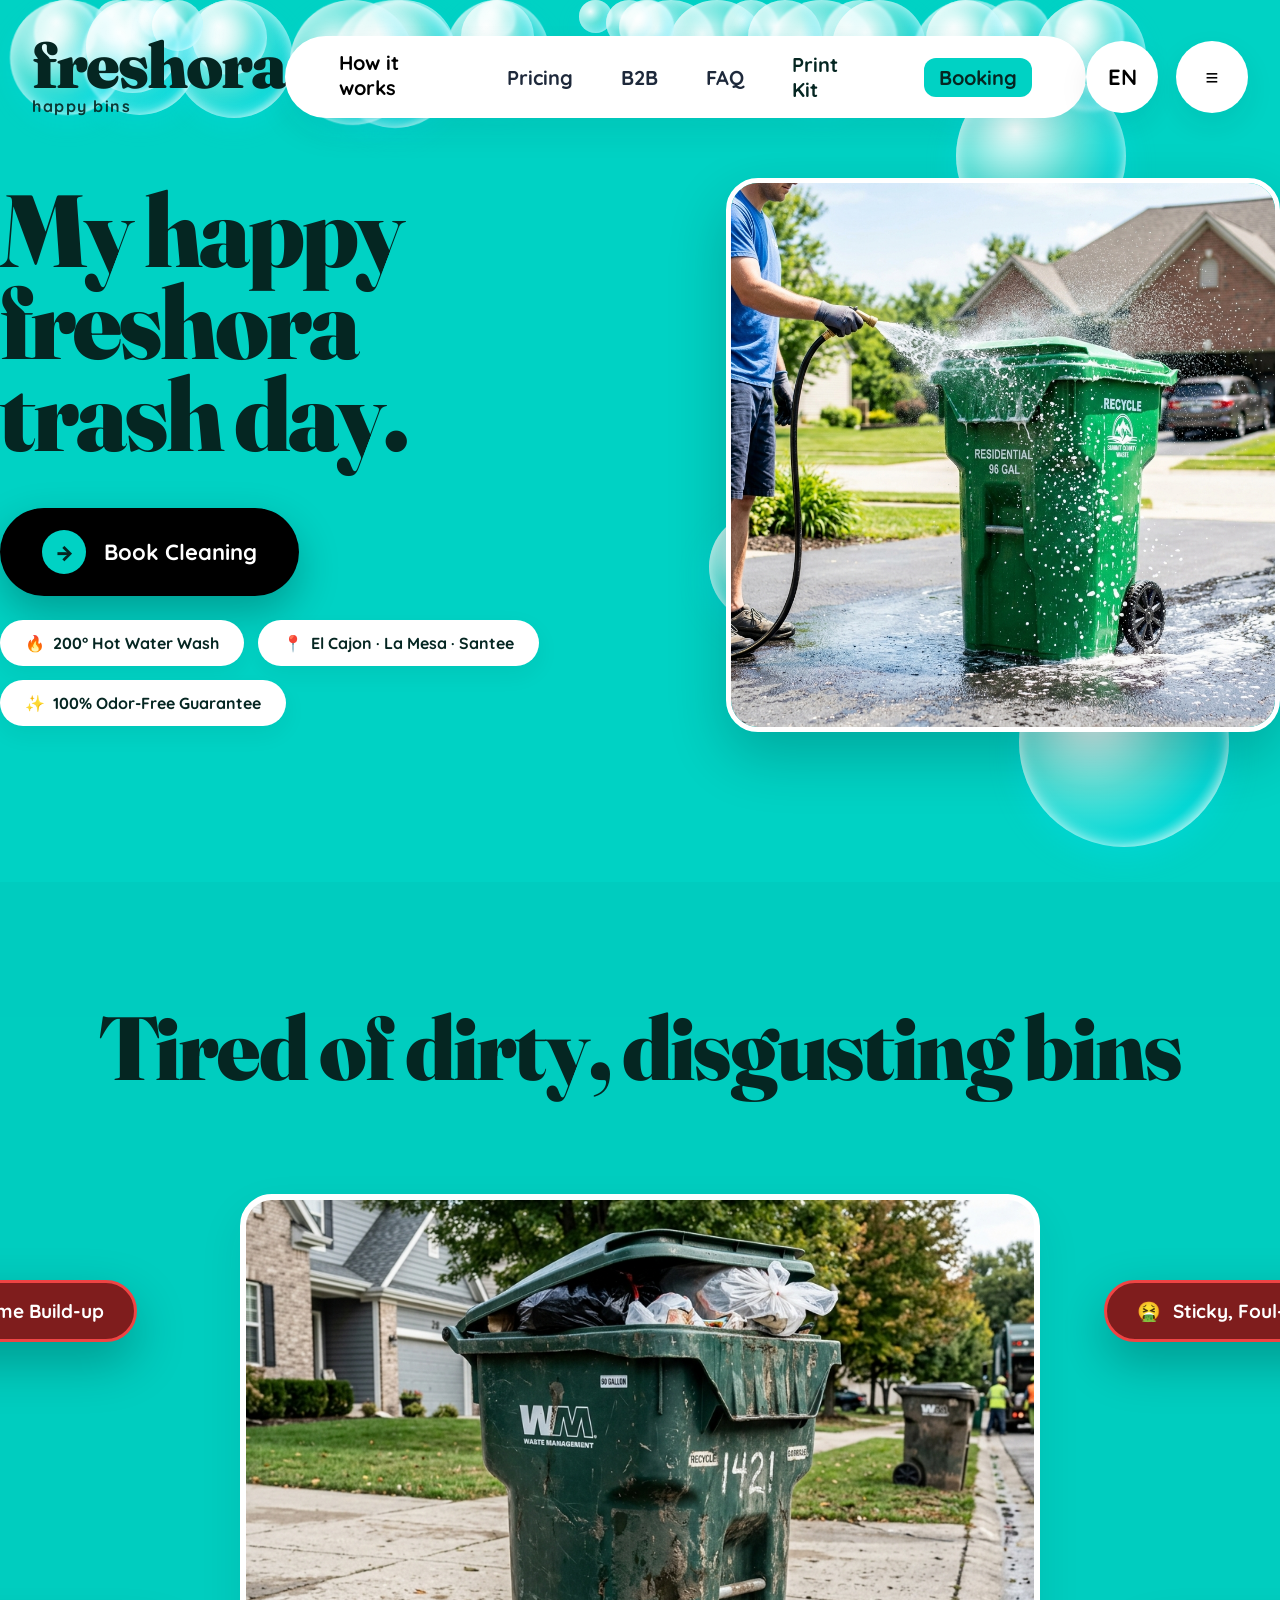
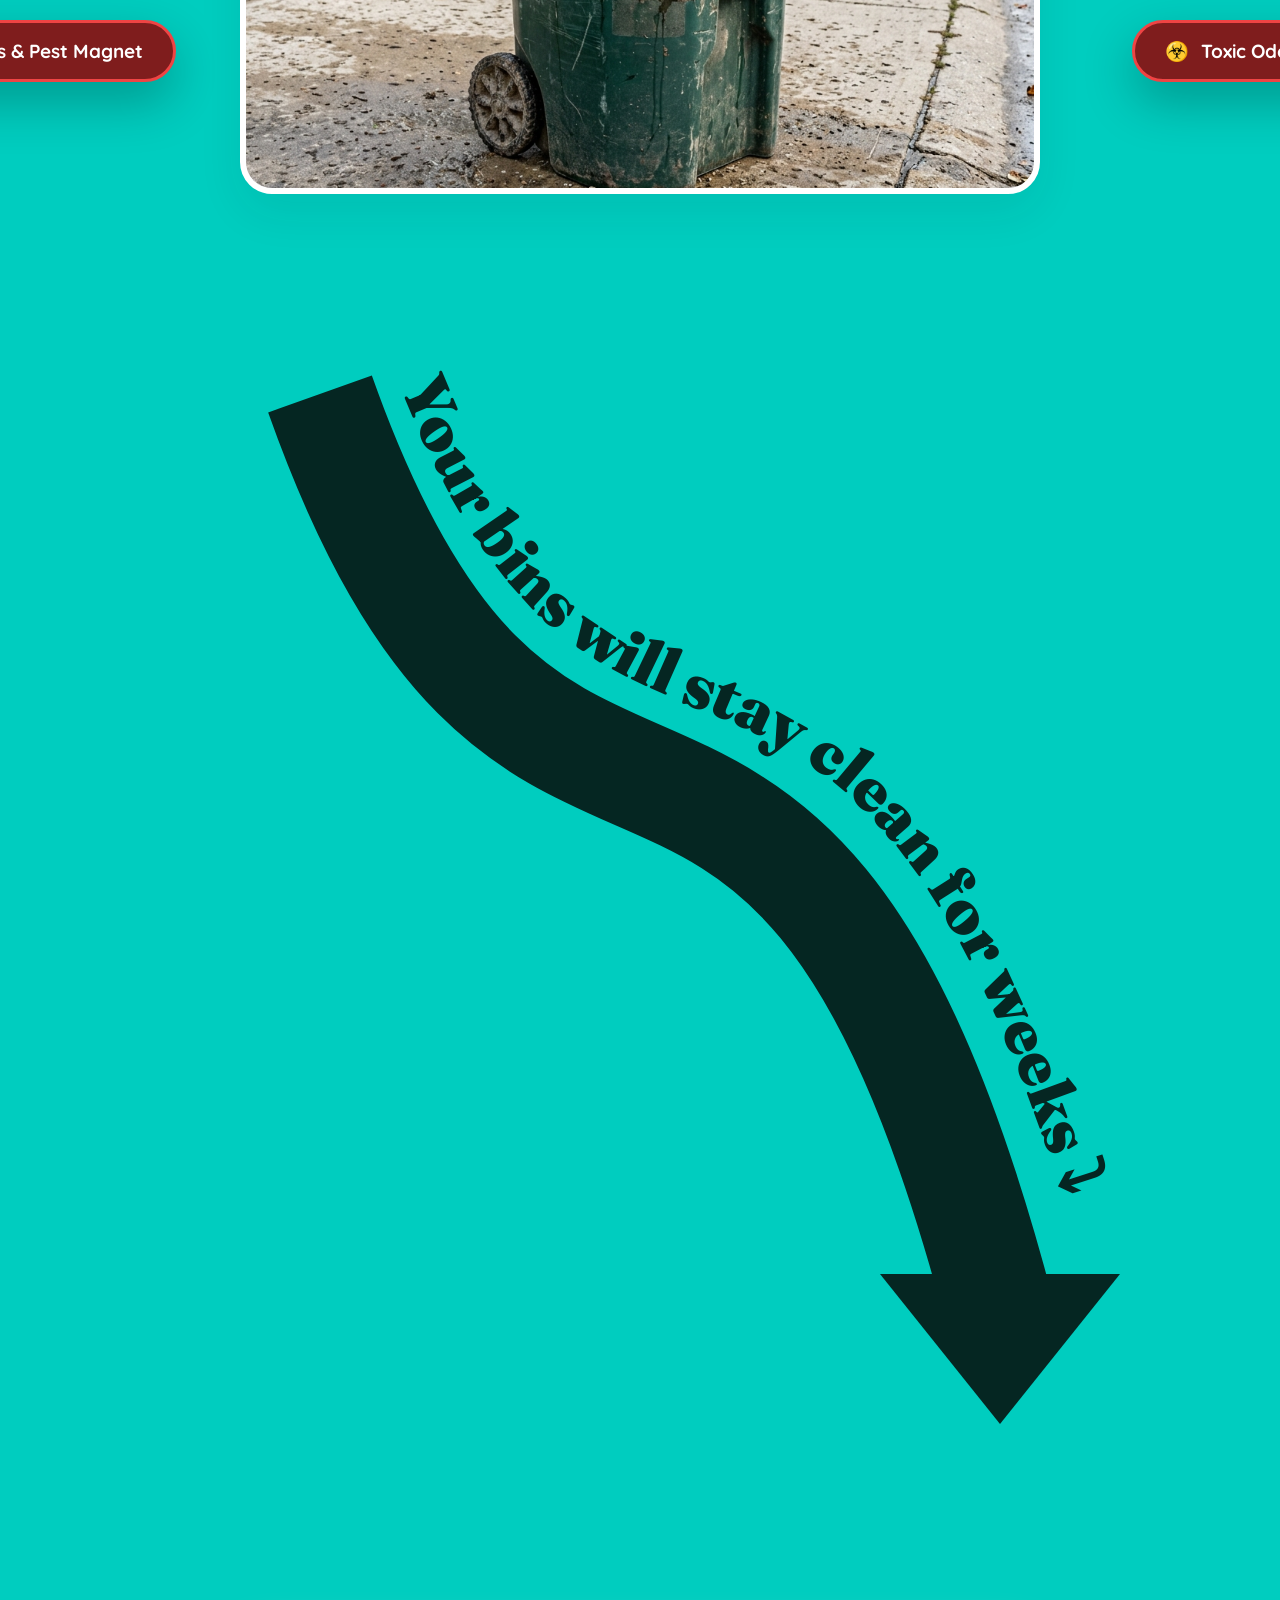
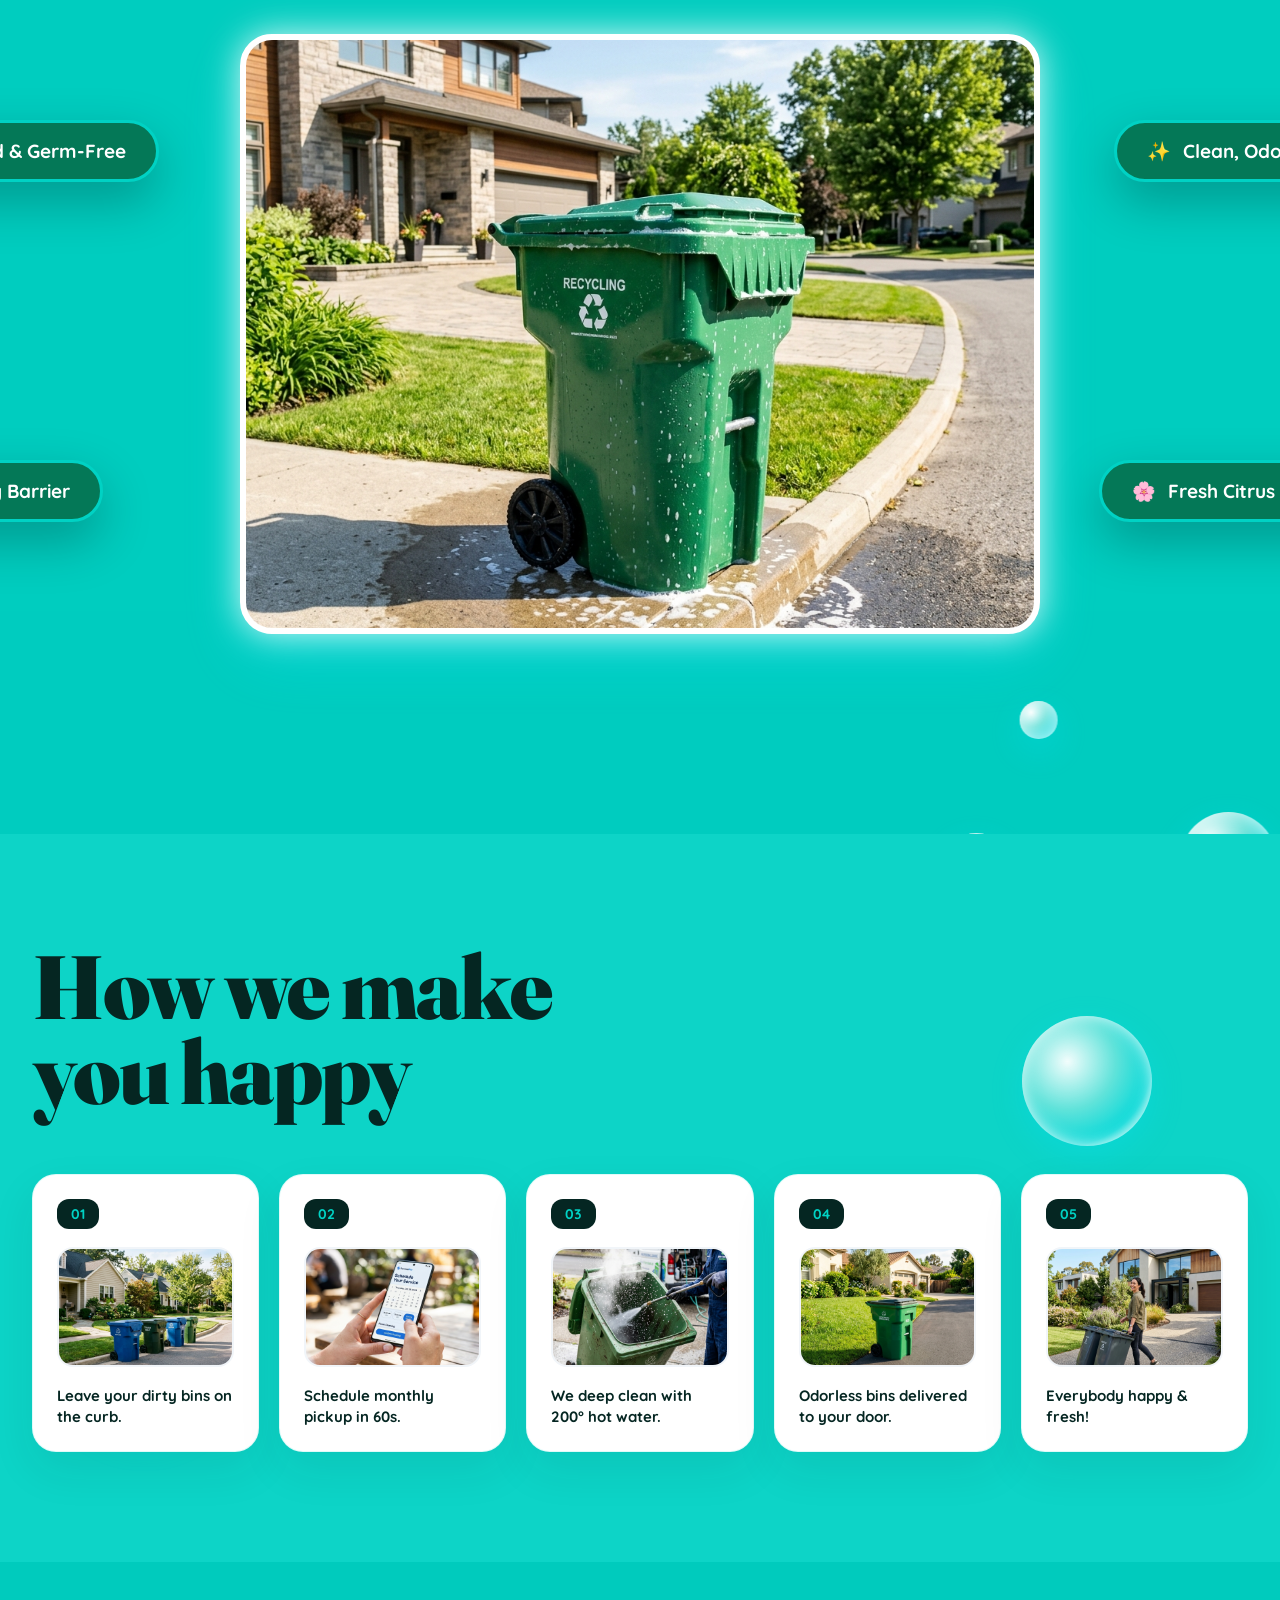
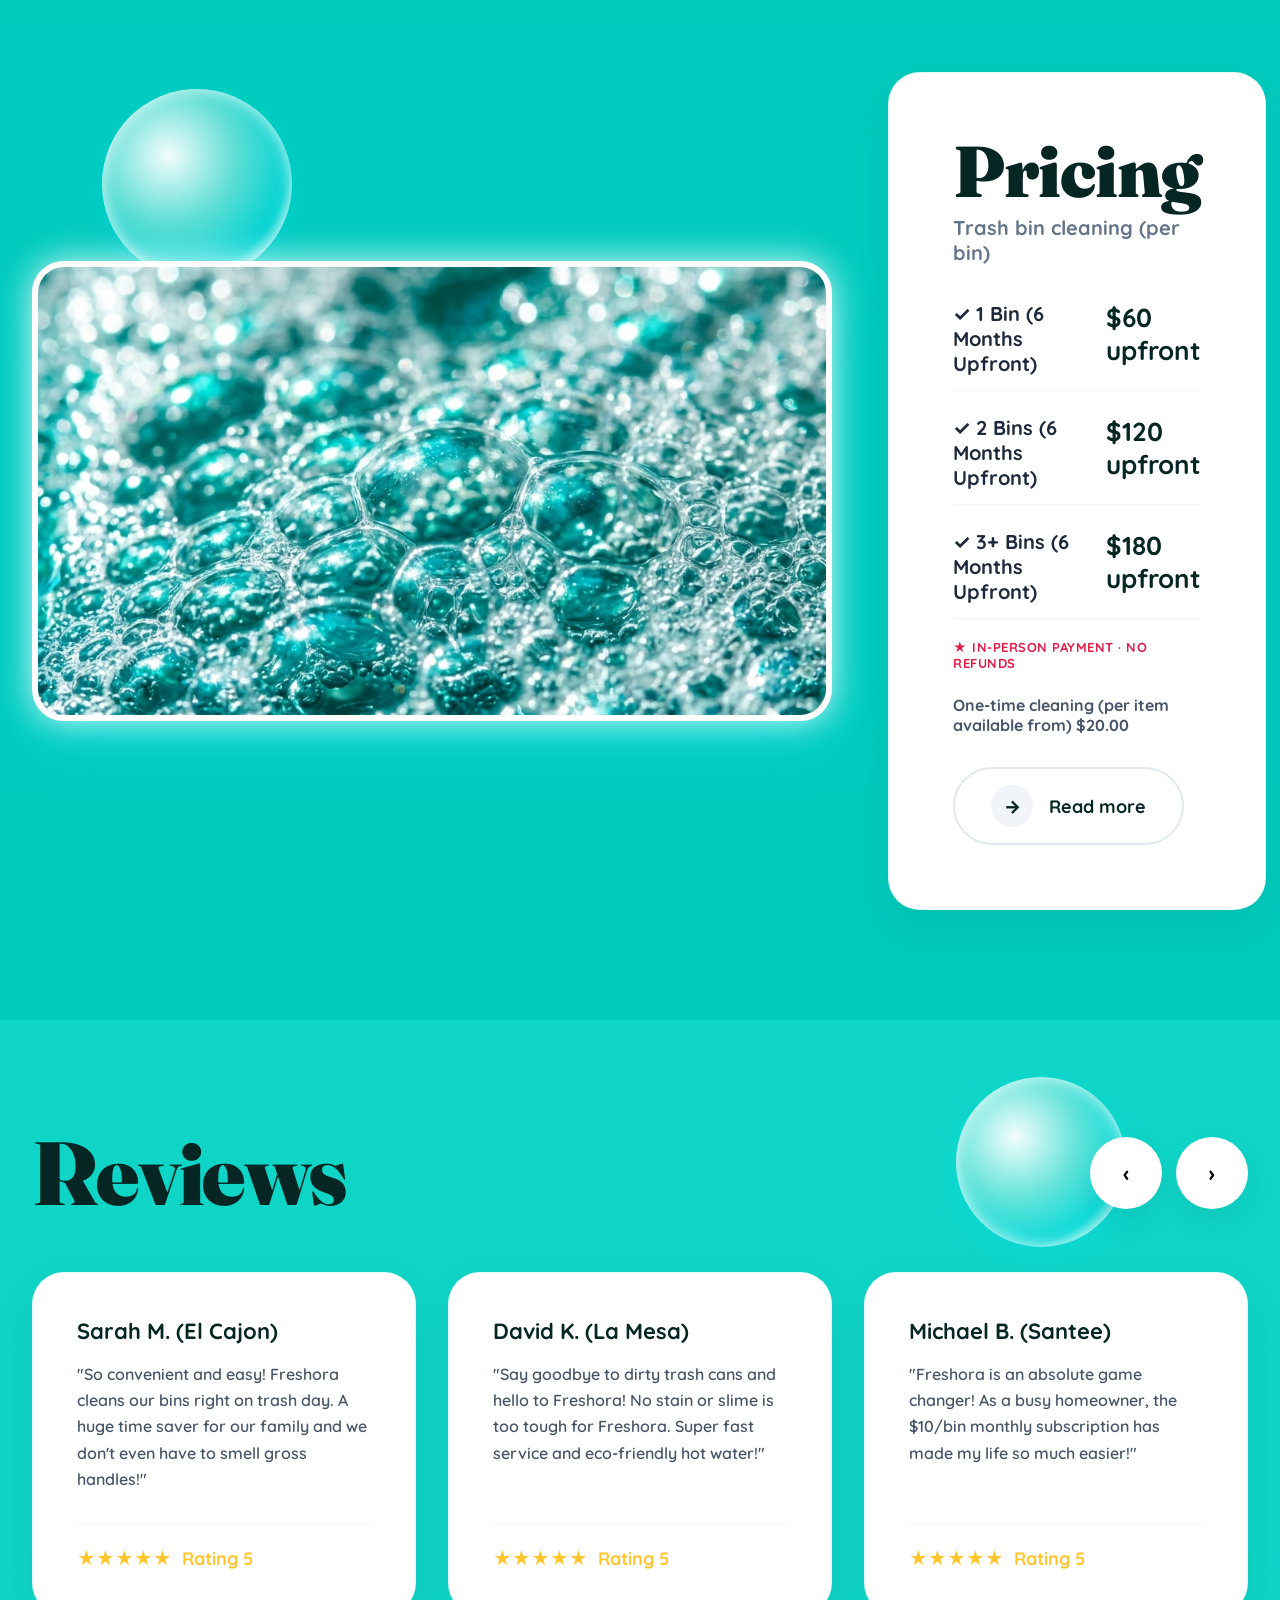
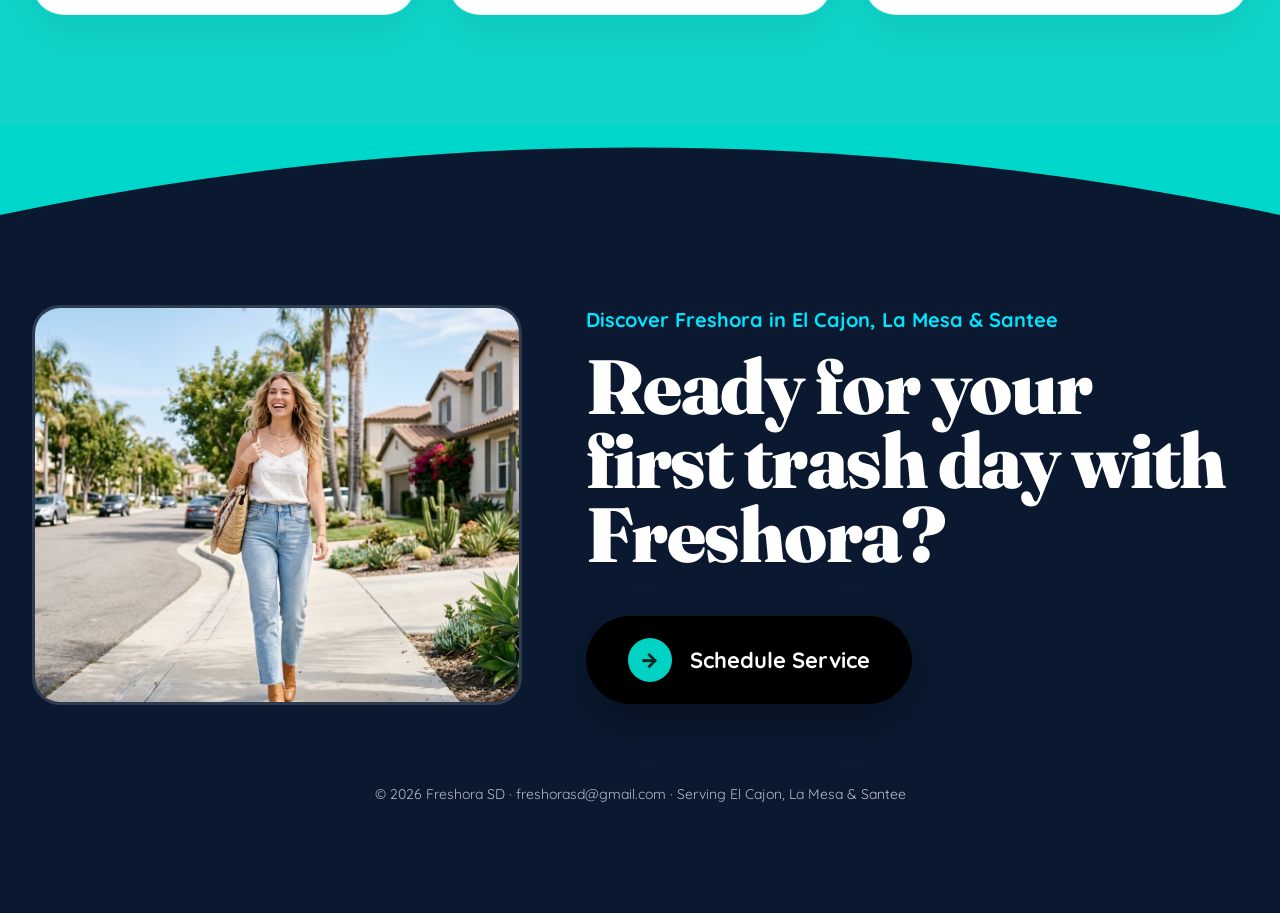
==== index.html @ 5df6f97c "Initial commit of Freshora SD website" ====
<!DOCTYPE html>
<html lang="en">
<head>
  <meta charset="UTF-8">
  <meta name="viewport" content="width=device-width, initial-scale=1.0">
  <title>Freshora SD — My Happy Freshora Trash Day</title>
  <meta name="description" content="San Diego East County's premier mobile trash bin cleaning service. Eco-washed, 200° hot water deep cleaning for El Cajon, La Mesa, and Santee.">
  
  <link rel="stylesheet" href="styles/main.css">
  <link rel="stylesheet" href="styles/print.css">
  <link rel="icon" type="image/svg+xml" href="assets/logo-icon.svg">
</head>
<body>

  <!-- Continuous Ambient Viewport Bubbles Flow -->
  <div class="ambient-bubble-stream"></div>

  <!-- ==========================================================================
       HERO SECTION (1:1 HAMPY REPLICA WITH REAL PHOTOGRAPHY & FLOATING BUBBLES)
       ========================================================================== -->
  <div class="hero-wrapper">
    <!-- Floating Iridescent Soap Bubbles -->
    <div class="bubble bubble-1"></div>
    <div class="bubble bubble-2"></div>
    <div class="bubble bubble-3"></div>

    <!-- Header -->
    <header class="hampy-header">
      <div class="container hampy-header-inner">
        <!-- Logo -->
        <a href="#" class="hampy-logo" data-router="home">
          <span class="hampy-logo-title">freshora</span>
          <span class="hampy-logo-sub">happy bins</span>
        </a>

        <!-- Center Floating White Pill Capsule Menu -->
        <nav class="hampy-nav-capsule">
          <a class="hampy-nav-link active" data-router="home">How it works</a>
          <a class="hampy-nav-link" href="pricing.html">Pricing</a>
          <a class="hampy-nav-link" data-router="b2b">B2B</a>
          <a class="hampy-nav-link" data-router="faq">FAQ</a>
          <a class="hampy-nav-link" data-router="brand-kit" style="color: var(--brand-teal-dark); margin-right: 8px;">Print Kit</a>
          <a class="hampy-nav-link" href="booking.html" style="background: var(--brand-mint); color: var(--brand-teal-dark); border-radius: 12px; padding: 6px 14px; font-weight: 800; border: 1.5px solid rgba(0, 210, 196, 0.2);">Booking</a>
        </nav>

        <!-- Right Circle Buttons -->
        <div class="hampy-header-right">
          <button class="hampy-circle-btn">EN</button>
          <a href="booking.html" class="hampy-circle-btn" style="text-decoration: none; display: flex; align-items: center; justify-content: center;">≡</a>
        </div>
      </div>
    </header>

    <!-- Hero Content -->
    <main id="view-home" class="hampy-view-panel active">
      <section class="container hampy-hero">
        <div>
          <h1 class="hampy-hero-title">
            My happy<br>
            freshora<br>
            trash day.
          </h1>

          <!-- Relevant Hero Actions & Service Pills -->
          <div class="hampy-hero-actions">
            <a href="booking.html" class="hampy-hero-cta" style="text-decoration: none;">
              <span class="hampy-cta-arrow">→</span>
              <span>Book Cleaning</span>
            </a>

            <div class="hampy-trust-pills">
              <div class="hampy-trust-pill">
                <span>🔥</span> 200° Hot Water Wash
              </div>
              <div class="hampy-trust-pill">
                <span>📍</span> El Cajon · La Mesa · Santee
              </div>
              <div class="hampy-trust-pill">
                <span>✨</span> 100% Odor-Free Guarantee
              </div>
            </div>
          </div>
        </div>

        <!-- Hero Visual Right (Real Clean Trash Bin Photography) -->
        <div class="hampy-hero-photo-box">
          <img src="assets/hero-model.png" alt="My Happy Freshora Trash Day">
        </div>
      </section>
  </div>

  <!-- ==========================================================================
       SECTION 2: INTRO — CENTERED CARDS (800x600) WITH FLOATING CALLOUT BADGES
       ========================================================================== -->
  <div class="intro-wrapper">
    <!-- Interactive Scroll-Driven Soap Bubbles Stream -->
    <div class="scroll-bubble-stream"></div>

    <section class="container hampy-intro">
      <!-- Exact Headline Requested by User -->
      <div class="hampy-intro-header-block">
        <h2 class="hampy-intro-heading">
          Tired of dirty, disgusting bins
        </h2>
      </div>

      <div class="hampy-sweeping-flow">
        <!-- TOP: Centered Dirty Bin Card -->
        <div class="hampy-centered-card-wrapper">
          <div class="hampy-media-card hampy-dirty-card">
            <!-- Concentric Premium Water Ripple Rings -->
            <div class="hampy-card-ripple ripple-1"></div>
            <div class="hampy-card-ripple ripple-2"></div>
            <div class="hampy-card-ripple ripple-3"></div>

            <img src="assets/intro-rig.png" alt="Dirty Disgusting Trash Bin">

            <!-- Floating 4 Callout Badges -->
            <div class="pointer-badge dirty-callout c-top-left">
              <span>🦠</span> Bacteria & Slime Build-up
            </div>
            <div class="pointer-badge dirty-callout c-bot-left">
              <span>🪰</span> Flies, Maggots & Pest Magnet
            </div>

            <div class="pointer-badge dirty-callout c-top-right">
              <span>🤮</span> Sticky, Foul-Smelling Handles
            </div>
            <div class="pointer-badge dirty-callout c-bot-right">
              <span>☣️</span> Toxic Odor & Mold Residue
            </div>
          </div>
        </div>

        <!-- CENTER: Sweeping 110px Thick Arrow with 64px Serif Text along Guide Path -->
        <div class="hampy-sweeping-arrow-box">
          <svg class="hampy-sweeping-svg" viewBox="0 0 1200 1200" fill="none">
            <defs>
              <path id="textGuidePath" d="M 340 20 C 560 640, 800 120, 1040 940" />
            </defs>

            <!-- Thick Solid Arrow Line (Flat butt cap) -->
            <path d="M 280 80 C 500 700, 750 200, 960 1000" stroke="#052622" stroke-width="110" stroke-linecap="butt"/>
            
            <!-- Seamless Sharp Arrowhead Triangle -->
            <polygon points="960,1110 840,960 1080,960" fill="#052622"/>

            <!-- Large Bold Text Along Parallel Guide Path -->
            <text class="hampy-sweeping-text">
              <textPath href="#textGuidePath" startOffset="50%" text-anchor="middle">
                Your bins will stay clean for weeks ⤵
              </textPath>
            </text>
          </svg>
        </div>

        <!-- BOTTOM: Centered Clean Bin Card -->
        <div class="hampy-centered-card-wrapper">
          <div class="hampy-media-card hampy-clean-card">
            <!-- Concentric Premium Water Ripple Rings -->
            <div class="hampy-card-ripple ripple-1"></div>
            <div class="hampy-card-ripple ripple-2"></div>
            <div class="hampy-card-ripple ripple-3"></div>

            <img src="assets/intro-clean.png" alt="Spotless Clean Trash Bin">

            <!-- Floating 4 Callout Badges -->
            <div class="pointer-badge clean-callout c-top-left">
              <span>🔥</span> 200° Sanitized & Germ-Free
            </div>
            <div class="pointer-badge clean-callout c-bot-left">
              <span>🛡️</span> Eco Pest & Fly Barrier
            </div>

            <div class="pointer-badge clean-callout c-top-right">
              <span>✨</span> Clean, Odorless Dry Handles
            </div>
            <div class="pointer-badge clean-callout c-bot-right">
              <span>🌸</span> Fresh Citrus Deodorized Scent
            </div>
          </div>
        </div>
      </div>
    </section>
  </div>

  <!-- ==========================================================================
       SECTION 3: HOW WE MAKE YOU HAPPY -->
  <div class="steps-wrapper">
    <div class="bubble bubble-6"></div>
    <div class="bubble bubble-7"></div>

    <section class="container">
      <h2 class="hampy-section-title">How we make<br>you happy</h2>

      <div class="hampy-steps-grid">
        <!-- Step 1 -->
        <div class="hampy-step-grid-card">
          <div class="hampy-step-badge">01</div>
          <div class="hampy-step-thumb-box">
            <img src="assets/step1.png" alt="Step 1: Dirty Bins on Curb">
          </div>
          <p class="hampy-step-desc">Leave your dirty bins on the curb.</p>
        </div>

        <!-- Step 2 -->
        <div class="hampy-step-grid-card">
          <div class="hampy-step-badge">02</div>
          <div class="hampy-step-thumb-box">
            <img src="assets/step2.png" alt="Step 2: Schedule Mobile App">
          </div>
          <p class="hampy-step-desc">Schedule monthly pickup in 60s.</p>
        </div>

        <!-- Step 3 -->
        <div class="hampy-step-grid-card">
          <div class="hampy-step-badge">03</div>
          <div class="hampy-step-thumb-box">
            <img src="assets/step3.png" alt="Step 3: 200 Degree Hot Wash">
          </div>
          <p class="hampy-step-desc">We deep clean with 200° hot water.</p>
        </div>

        <!-- Step 4 -->
        <div class="hampy-step-grid-card">
          <div class="hampy-step-badge">04</div>
          <div class="hampy-step-thumb-box">
            <img src="assets/step4.png" alt="Step 4: Spotless Clean Bin">
          </div>
          <p class="hampy-step-desc">Odorless bins delivered to your door.</p>
        </div>

        <!-- Step 5 -->
        <div class="hampy-step-grid-card">
          <div class="hampy-step-badge">05</div>
          <div class="hampy-step-thumb-box">
            <img src="assets/step5.png" alt="Step 5: Happy Homeowner">
          </div>
          <p class="hampy-step-desc">Everybody happy & fresh!</p>
        </div>
      </div>
    </section>
  </div>

  <!-- ==========================================================================
       SECTION 4: PRICING -->
  <div class="pricing-wrapper">
    <div class="bubble bubble-8"></div>
    <div class="bubble bubble-9"></div>

    <section class="container">
      <div class="hampy-pricing-grid">
        <div class="hampy-media-card hampy-pricing-card" style="height: 460px;">
          <img src="assets/pricing-cleaner.png" class="hampy-pricing-img" alt="Freshora Clean Trash Bin">
        </div>

        <div class="hampy-white-card">
          <h2 class="hampy-card-title">Pricing</h2>
          <p class="hampy-card-sub">Trash bin cleaning (per bin)</p>

          <ul class="hampy-price-rows">
            <li class="hampy-price-row">
              <span>✓ 1 Bin (6 Months Upfront)</span>
              <strong>$60 upfront</strong>
            </li>
            <li class="hampy-price-row">
              <span>✓ 2 Bins (6 Months Upfront)</span>
              <strong>$120 upfront</strong>
            </li>
            <li class="hampy-price-row">
              <span>✓ 3+ Bins (6 Months Upfront)</span>
              <strong>$180 upfront</strong>
            </li>
          </ul>

          <div style="font-size: 13px; font-weight: 800; color: #E11D48; margin-top: -20px; margin-bottom: 24px; letter-spacing: 0.5px;">
            ★ IN-PERSON PAYMENT · NO REFUNDS
          </div>

          <div style="font-size: 16px; color: #475569; margin-bottom: 32px; font-weight: 700;">
            One-time cleaning (per item available from) <strong>$20.00</strong>
          </div>

          <a href="pricing.html" class="hampy-pill-btn">
            <div class="hampy-arrow-circle">→</div>
            <span>Read more</span>
          </a>
        </div>
      </div>
    </section>
  </div>

  <!-- ==========================================================================
       SECTION 5: REVIEWS -->
  <div class="reviews-wrapper">
    <div class="bubble bubble-1"></div>

    <section class="container">
      <div class="hampy-reviews-header">
        <h2 class="hampy-section-title" style="margin-bottom: 0;">Reviews</h2>
        <div style="display: flex; gap: 14px;">
          <button class="hampy-circle-btn">‹</button>
          <button class="hampy-circle-btn">›</button>
        </div>
      </div>

      <div class="hampy-reviews-grid">
        <div class="hampy-review-card">
          <div>
            <div class="hampy-review-author">Sarah M. (El Cajon)</div>
            <p class="hampy-review-text">
              "So convenient and easy! Freshora cleans our bins right on trash day. A huge time saver for our family and we don't even have to smell gross handles!"
            </p>
          </div>
          <div class="hampy-review-stars">
            ★★★★★ <span>Rating 5</span>
          </div>
        </div>

        <div class="hampy-review-card">
          <div>
            <div class="hampy-review-author">David K. (La Mesa)</div>
            <p class="hampy-review-text">
              "Say goodbye to dirty trash cans and hello to Freshora! No stain or slime is too tough for Freshora. Super fast service and eco-friendly hot water!"
            </p>
          </div>
          <div class="hampy-review-stars">
            ★★★★★ <span>Rating 5</span>
          </div>
        </div>

        <div class="hampy-review-card">
          <div>
            <div class="hampy-review-author">Michael B. (Santee)</div>
            <p class="hampy-review-text">
              "Freshora is an absolute game changer! As a busy homeowner, the $10/bin monthly subscription has made my life so much easier!"
            </p>
          </div>
          <div class="hampy-review-stars">
            ★★★★★ <span>Rating 5</span>
          </div>
        </div>
      </div>
    </section>
  </div>

  <!-- ==========================================================================
       SECTION 6: CURVED ARCH FOOTER BANNER -->
  <div>
    <svg class="hampy-arch-divider" viewBox="0 0 1440 80" preserveAspectRatio="none" fill="#0A192F">
      <path d="M0 80 C480 0, 960 0, 1440 80 L1440 80 L0 80 Z"/>
    </svg>

    <footer class="hampy-footer-banner">
      <div class="container hampy-banner-grid">
        <div style="border-radius: 28px; overflow: hidden; height: 400px; border: 3px solid rgba(255,255,255,0.15);">
          <img src="assets/footer-banner.png" alt="Happy San Diego Homeowner" style="width:100%; height:100%; object-fit:cover;">
        </div>

        <div>
          <div class="hampy-banner-sub">Discover Freshora in El Cajon, La Mesa & Santee</div>
          <h2 class="hampy-banner-title">
            Ready for your first trash day with Freshora?
          </h2>

          <div class="hampy-hero-actions">
            <a href="booking.html" class="hampy-hero-cta" style="text-decoration: none;">
              <span class="hampy-cta-arrow">→</span>
              <span>Schedule Service</span>
            </a>
          </div>
        </div>
      </div>

      <div style="text-align: center; margin-top: 80px; font-size: 14px; opacity: 0.7;">
        © 2026 Freshora SD · freshorasd@gmail.com · Serving El Cajon, La Mesa & Santee
      </div>
    </footer>
  </div>

  </main>



  <main id="view-brand-kit" class="hampy-view-panel">
    <section class="container" style="padding: 80px 0;">
      <h1 class="hampy-section-title">Print Marketing Kit</h1>
      <div style="display: grid; grid-template-columns: 1fr 1fr; gap: 24px;">
        <div class="hampy-white-card">
          <h3>Business Cards (3.5" x 2")</h3>
          <div style="display: flex; gap: 12px; margin-top: 16px;">
            <a href="assets/business-card-front.svg" download class="hampy-pill-btn">Front SVG</a>
            <a href="assets/business-card-back.svg" download class="hampy-pill-btn">Back SVG</a>
          </div>
        </div>
        <div class="hampy-white-card">
          <h3>Door Hanger & Bin Stickers</h3>
          <div style="display: flex; gap: 12px; margin-top: 16px;">
            <a href="assets/door-hanger.svg" download class="hampy-pill-btn">Hanger SVG</a>
            <a href="assets/bin-sticker.svg" download class="hampy-pill-btn">Sticker SVG</a>
          </div>
        </div>
      </div>
    </section>
  </main>

  <!-- Booking Modal -->
  <div id="hampyModal" class="hampy-modal-backdrop">
    <div class="hampy-modal-card">
      <button id="closeHampyModal" style="position: absolute; top: 20px; right: 20px; border: none; background: none; font-size: 20px; cursor: pointer;">✕</button>

      <h2 style="font-family: var(--font-serif); font-size: 36px; margin-bottom: 8px;">Book Your Cleaning</h2>
      <p style="color: #64748B; font-size: 15px; margin-bottom: 24px;">Direct dispatch to freshorasd@gmail.com</p>

      <form id="hampyForm">
        <input type="text" class="hampy-input" placeholder="Full Name" required>
        <input type="email" class="hampy-input" placeholder="Email Address" required>
        <input type="text" class="hampy-input" placeholder="Street Address (El Cajon / La Mesa / Santee)" required>
        <button type="submit" class="hampy-submit-btn">Confirm Booking</button>
      </form>

      <div id="hampySuccess" style="display: none; text-align: center; padding: 20px 0;">
        <h3 style="font-family: var(--font-serif); font-size: 24px;">Request Received!</h3>
        <p style="color: #64748B; margin-top: 8px;">We will email you at freshorasd@gmail.com to confirm your trash day schedule.</p>
      </div>
    </div>
  </div>

  <script src="js/app.js"></script>
</body>
</html>
---- styles/main.css ----
/* ==========================================================================
   FRESHORA SD — 100% CENTERED CARDS WITH OVERFLOWING SVG POINTER LINES
   ========================================================================== */

@import url('https://fonts.googleapis.com/css2?family=Fraunces:ital,opsz,wght@0,9..144,800;0,9..144,900;1,9..144,800;1,9..144,900&family=Quicksand:wght@600;700;800&family=Inter:wght@400;500;600;700;800&display=swap');

:root {
  /* Refreshing Multi-Tone Cleanliness Palette */
  --bg-hero: #00D2C4;         /* Fresh Electric Aqua Teal */
  --bg-intro: #02C8BC;        /* Subtly shifted cleaner mid-teal */
  --bg-steps: #00D2C4;        /* Pure bright teal */
  --bg-pricing: #00C6BA;      /* Subtly shifted deeper mint teal */
  --bg-reviews: #00D7CB;      /* Subtly shifted lighter crystal teal */
  --bg-footer: #0A192F;       /* Deep Royal Midnight Navy Arch Footer */

  --text-dark: #052622;       /* Deepest contrast text */
  --text-body: #052622;       /* Contrast text for body elements on teal */

  --brand-mint: #00D2C4;
  --brand-cyan: #00E5FF;
  --brand-teal-dark: #052622;
  --brand-gold: #FFC72C;

  --color-white: #FFFFFF;
  --color-black: #000000;

  /* Typography */
  --font-serif: 'Fraunces', Georgia, serif;
  --font-sans: 'Quicksand', 'Inter', sans-serif;

  --radius-card: 32px;
  --radius-pill: 60px;
  --transition: all 0.35s cubic-bezier(0.25, 1, 0.5, 1);
  --shadow-card: 0 18px 45px rgba(5, 38, 34, 0.08);
}

/* Reset & Base */
*, *::before, *::after {
  box-sizing: border-box;
  margin: 0;
  padding: 0;
}

html {
  scroll-behavior: smooth;
  font-family: var(--font-sans);
  color: var(--text-dark);
}

body {
  position: relative;
  overflow-x: hidden;
  background-color: var(--bg-hero);
}

.container {
  max-width: 1400px;
  margin: 0 auto;
  padding: 0 32px;
  position: relative;
  z-index: 10;
}

/* ==========================================================================
   FLOATING SOAP BUBBLES & WATER REFLECTION PATTERNS
   ========================================================================== */
.bubble {
  position: absolute;
  border-radius: 50%;
  background: radial-gradient(circle at 35% 35%, rgba(255, 255, 255, 0.95) 0%, rgba(255, 255, 255, 0.35) 40%, rgba(0, 229, 255, 0.3) 70%, rgba(255, 255, 255, 0.8) 100%);
  box-shadow: inset 0 0 16px rgba(255, 255, 255, 0.9), 0 10px 30px rgba(0, 229, 255, 0.25);
  backdrop-filter: blur(2px);
  pointer-events: none;
  z-index: 2;
  animation: floatBubble 7s ease-in-out infinite alternate;
}

.bubble-1 { width: 170px; height: 170px; top: 8%; right: 12%; animation-duration: 7s; }
.bubble-2 { width: 110px; height: 110px; top: 58%; right: 36%; animation-duration: 5s; animation-delay: 1s; }
.bubble-3 { width: 210px; height: 210px; bottom: 4%; right: 4%; animation-duration: 8s; animation-delay: 0.5s; }

.bubble-4 { width: 140px; height: 140px; top: 15%; left: 6%; animation-duration: 6.5s; }
.bubble-5 { width: 180px; height: 180px; bottom: 10%; right: 8%; animation-duration: 9s; animation-delay: 1.5s; }

.bubble-6 { width: 130px; height: 130px; top: 25%; right: 10%; animation-duration: 7.5s; }
.bubble-7 { width: 160px; height: 160px; bottom: 18%; left: 5%; animation-duration: 8.5s; animation-delay: 0.8s; }

.bubble-8 { width: 190px; height: 190px; top: 12%; left: 8%; animation-duration: 8s; }
.bubble-9 { width: 120px; height: 120px; bottom: 15%; right: 12%; animation-duration: 6s; animation-delay: 1.2s; }

@keyframes floatBubble {
  0% { transform: translateY(0px) scale(1) rotate(0deg); }
  100% { transform: translateY(-28px) scale(1.06) rotate(12deg); }
}

@keyframes floatStormBubble {
  0% {
    transform: translateY(0) translateX(0) scale(0.7);
    opacity: 0;
  }
  15% {
    opacity: 1;
  }
  50% {
    transform: translateY(-60vh) translateX(70px) scale(1.1);
  }
  85% {
    opacity: 1;
  }
  100% {
    transform: translateY(-130vh) translateX(-70px) scale(1.4);
    opacity: 0;
  }
}

/* Scroll-Driven Soap Bubble Stream (Rises Up as User Scrolls Down) */
.scroll-bubble-stream {
  position: absolute;
  top: 0;
  left: 0;
  width: 100%;
  height: 100%;
  pointer-events: none;
  overflow: hidden;
  z-index: 5;
}

.scroll-bubble {
  position: absolute;
  bottom: -200px;
  border-radius: 50%;
  background: radial-gradient(circle at 30% 30%, rgba(255, 255, 255, 0.98) 0%, rgba(255, 255, 255, 0.4) 40%, rgba(0, 229, 255, 0.45) 75%, rgba(255, 255, 255, 0.9) 100%);
  box-shadow: inset 0 0 20px rgba(255, 255, 255, 0.95), 0 12px 35px rgba(0, 229, 255, 0.3);
  backdrop-filter: blur(2px);
  will-change: transform;
  transition: transform 0.1s ease-out;
}

/* ==========================================================================
   HEADER
   ========================================================================== */
.hampy-header {
  padding: 36px 0 20px;
  position: relative;
  z-index: 100;
}

.hampy-header-inner {
  display: flex;
  align-items: center;
  justify-content: space-between;
}

.hampy-logo {
  text-decoration: none;
  color: var(--text-dark);
  display: flex;
  flex-direction: column;
}

.hampy-logo-title {
  font-family: var(--font-serif);
  font-weight: 900;
  font-size: 64px;
  line-height: 0.85;
  letter-spacing: -2px;
}

.hampy-logo-sub {
  font-family: var(--font-sans);
  font-weight: 800;
  font-size: 16px;
  letter-spacing: 1.5px;
  opacity: 0.9;
  margin-top: 4px;
}

/* Floating White Capsule Menu */
.hampy-nav-capsule {
  background: var(--color-white);
  padding: 16px 54px;
  border-radius: var(--radius-pill);
  display: flex;
  align-items: center;
  gap: 48px;
  box-shadow: 0 12px 35px rgba(5, 38, 34, 0.08);
}

.hampy-nav-link {
  font-family: var(--font-sans);
  font-weight: 800;
  font-size: 20px;
  color: #1E293B;
  text-decoration: none;
  transition: var(--transition);
  cursor: pointer;
}

.hampy-nav-link:hover, .hampy-nav-link.active {
  color: #000000;
  transform: translateY(-2px);
}

/* Right Floating Circle Buttons */
.hampy-header-right {
  display: flex;
  align-items: center;
  gap: 18px;
}

.hampy-circle-btn {
  width: 72px;
  height: 72px;
  border-radius: 50%;
  background: var(--color-white);
  border: none;
  display: flex;
  align-items: center;
  justify-content: center;
  font-family: var(--font-sans);
  font-weight: 900;
  font-size: 22px;
  color: #000000;
  cursor: pointer;
  box-shadow: 0 12px 30px rgba(5, 38, 34, 0.08);
  transition: var(--transition);
  text-decoration: none;
}

.hampy-circle-btn:hover {
  transform: scale(1.1);
}

/* ==========================================================================
   HERO SECTION
   ========================================================================== */
.hero-wrapper {
  background-color: transparent;
  position: relative;
  overflow: hidden;
  padding-bottom: 70px;
}

.hampy-hero {
  padding: 40px 0 80px;
  display: grid;
  grid-template-columns: 1.1fr 0.9fr;
  gap: 48px;
  align-items: center;
  position: relative;
  z-index: 10;
}

.hampy-hero-title {
  font-family: var(--font-serif);
  font-weight: 900;
  font-size: clamp(72px, 8vw, 115px);
  line-height: 0.9;
  color: var(--text-dark);
  letter-spacing: -3px;
  margin-bottom: 48px;
}

.hampy-hero-actions {
  display: flex;
  flex-direction: column;
  gap: 24px;
}

.hampy-hero-cta {
  display: inline-flex;
  align-items: center;
  gap: 18px;
  background: #000000;
  color: #FFFFFF;
  padding: 22px 42px;
  border-radius: var(--radius-pill);
  border: none;
  font-family: var(--font-sans);
  font-weight: 900;
  font-size: 22px;
  cursor: pointer;
  box-shadow: 0 16px 40px rgba(0,0,0,0.25);
  transition: var(--transition);
  width: fit-content;
}

.hampy-hero-cta:hover {
  transform: translateY(-4px) scale(1.02);
  background: var(--brand-teal-dark);
  box-shadow: 0 24px 50px rgba(0,0,0,0.35);
}

.hampy-cta-arrow {
  width: 44px;
  height: 44px;
  border-radius: 50%;
  background: var(--brand-mint);
  color: var(--brand-teal-dark);
  display: flex;
  align-items: center;
  justify-content: center;
  font-size: 20px;
  font-weight: 900;
}

.hampy-trust-pills {
  display: flex;
  gap: 14px;
  flex-wrap: wrap;
}

.hampy-trust-pill {
  background: #FFFFFF;
  color: var(--brand-teal-dark);
  padding: 12px 24px;
  border-radius: var(--radius-pill);
  font-size: 16px;
  font-weight: 800;
  display: flex;
  align-items: center;
  gap: 8px;
  box-shadow: 0 8px 24px rgba(0,0,0,0.06);
  border: 1.5px solid rgba(255,255,255,0.8);
}

.hampy-hero-photo-box {
  position: relative;
  border-radius: var(--radius-card);
  overflow: hidden;
  box-shadow: 0 24px 60px rgba(0,0,0,0.2);
  border: 5px solid #FFFFFF;
  max-height: 560px;
}

.hampy-hero-photo-box img {
  width: 100%;
  height: 100%;
  object-fit: cover;
  display: block;
}

/* ==========================================================================
   SECTION 2: INTRO — 100% CENTERED CARDS WITH OVERFLOWING SVG POINTER LINES
   ========================================================================== */
.intro-wrapper {
  background-color: rgba(5, 38, 34, 0.03);
  position: relative;
  padding: 120px 0 160px;
  overflow: hidden;
}

.hampy-intro-header-block {
  text-align: center;
  max-width: 1100px;
  margin: 0 auto 60px;
  position: relative;
  z-index: 10;
}

.hampy-intro-heading {
  font-family: var(--font-serif);
  font-weight: 900;
  font-size: clamp(56px, 7vw, 92px);
  line-height: 1.02;
  color: var(--brand-teal-dark);
  letter-spacing: -2px;
}

.hampy-sweeping-flow {
  display: flex;
  flex-direction: column;
  gap: 60px;
  position: relative;
  z-index: 10;
}

.hampy-centered-card-wrapper {
  display: flex;
  justify-content: center;
  width: 100%;
  padding: 40px 0;
  
  /* Scroll Entrance Initial State */
  opacity: 0;
  transform: scale(0.94) translateY(60px);
  transition: opacity 1.1s cubic-bezier(0.1, 0.8, 0.25, 1), transform 1.1s cubic-bezier(0.1, 0.8, 0.25, 1);
}

.hampy-centered-card-wrapper.visible {
  opacity: 1;
  transform: scale(1) translateY(0);
}

.hampy-media-card {
  position: relative;
  border-radius: var(--radius-card);
  overflow: visible !important; /* Allow callout badges and SVG to render outside */
  box-shadow: var(--shadow-card);
  height: 600px; /* ENLARGED HEIGHT */
  width: 800px;  /* ENLARGED WIDTH */
  border: 6px solid var(--color-white);
  background: #FFFFFF;
}

/* Concentric premium water ripple rings behind cards */
.hampy-card-ripple {
  position: absolute;
  top: 50%;
  left: 50%;
  width: 100%;
  height: 100%;
  border: 3px solid rgba(255, 255, 255, 0.25);
  border-radius: calc(var(--radius-card) + 12px);
  transform: translate(-50%, -50%) scale(0.95);
  opacity: 0;
  pointer-events: none;
  z-index: -1;
}
.ripple-1 {
  animation: cardRipple 6s cubic-bezier(0.1, 0.8, 0.3, 1) infinite;
}
.ripple-2 {
  animation: cardRipple 6s cubic-bezier(0.1, 0.8, 0.3, 1) infinite;
  animation-delay: 2s;
}
.ripple-3 {
  animation: cardRipple 6s cubic-bezier(0.1, 0.8, 0.3, 1) infinite;
  animation-delay: 4s;
}

@keyframes cardRipple {
  0% {
    width: 95%;
    height: 95%;
    opacity: 0.95;
    transform: translate(-50%, -50%) scale(0.95);
  }
  100% {
    width: 145%;
    height: 145%;
    opacity: 0;
    transform: translate(-50%, -50%) scale(1.15);
  }
}

.hampy-media-card img {
  width: 100%;
  height: 100%;
  object-fit: cover;
  display: block;
  border-radius: calc(var(--radius-card) - 6px);
}

.hampy-pricing-img {
  object-fit: cover !important;
}

/* SVG Pointer Overlay absolutely aligned over the card but drawing beyond it */
.hampy-pointer-overlay {
  position: absolute;
  top: 0;
  left: 0;
  width: 100%;
  height: 100%;
  pointer-events: none;
  z-index: 15;
  overflow: visible; /* Render lines outside the 800x600 bounds */
}

.pointer-line {
  stroke-width: 7px;
  stroke-dasharray: 12 10;
  animation: dashMove 1.2s linear infinite;
}

.dirty-line {
  stroke: #DC2626;
}

.clean-line {
  stroke: #00D2C4;
}

@keyframes dashMove {
  0% { stroke-dashoffset: 0; }
  100% { stroke-dashoffset: -44; }
}

.pointer-dot {
  animation: dotPulse 1.5s ease-in-out infinite alternate;
}

.dirty-dot {
  fill: #DC2626;
}

.clean-dot {
  fill: #00D2C4;
}

@keyframes dotPulse {
  0% { r: 7; opacity: 0.8; }
  100% { r: 12; opacity: 1; }
}

/* Floating Callout Badges */
.pointer-badge {
  position: absolute;
  z-index: 20;
  padding: 16px 30px;
  border-radius: var(--radius-pill);
  font-family: var(--font-sans);
  font-weight: 800;
  font-size: 19px;
  display: flex;
  align-items: center;
  gap: 12px;
  box-shadow: 0 20px 50px rgba(0,0,0,0.25);
  white-space: nowrap;
  
  /* Slide entrance initial state */
  opacity: 0;
  transition: opacity 0.8s cubic-bezier(0.15, 0.85, 0.3, 1.2), transform 0.8s cubic-bezier(0.15, 0.85, 0.3, 1.2);
}

.hampy-centered-card-wrapper.visible .pointer-badge {
  opacity: 1;
}

/* Staggered slide offsets based on side placement */
.hampy-centered-card-wrapper:not(.visible) .c-top-left { transform: translateX(180px) scale(0.7); }
.hampy-centered-card-wrapper:not(.visible) .c-bot-left { transform: translateX(180px) scale(0.7); }
.hampy-centered-card-wrapper:not(.visible) .c-top-right { transform: translateX(-180px) scale(0.7); }
.hampy-centered-card-wrapper:not(.visible) .c-bot-right { transform: translateX(-180px) scale(0.7); }

/* Infinite float animation when parent card is visible in viewport */
.hampy-centered-card-wrapper.visible .pointer-badge {
  animation: badgeFloat 6s ease-in-out infinite alternate;
}
.hampy-centered-card-wrapper.visible .c-top-left { animation-delay: 0s; }
.hampy-centered-card-wrapper.visible .c-bot-left { animation-delay: 1.5s; }
.hampy-centered-card-wrapper.visible .c-top-right { animation-delay: 0.8s; }
.hampy-centered-card-wrapper.visible .c-bot-right { animation-delay: 2.3s; }

@keyframes badgeFloat {
  0% { transform: translateY(0px); }
  100% { transform: translateY(-16px); }
}

.pointer-badge:hover {
  transform: translateY(-8px) scale(1.08) !important;
  box-shadow: 0 24px 60px rgba(0,0,0,0.35);
}

.dirty-callout {
  background: #7F1D1D;
  color: #FFFFFF;
  border: 3px solid #EF4444;
}

.clean-callout {
  background: #047857;
  color: #FFFFFF;
  border: 3px solid #00D2C4;
}

/* Relative coordinates relative to the 800px wide card bounds */
.c-top-left {
  top: 80px;
  left: -440px;
}

.c-bot-left {
  top: 420px;
  left: -440px;
}

.c-top-right {
  top: 80px;
  right: -440px;
}

.c-bot-right {
  top: 420px;
  right: -440px;
}

.hampy-sweeping-arrow-box {
  position: relative;
  width: 100%;
  height: 1200px;
  margin: 20px 0;
  z-index: 30;
}

.hampy-sweeping-svg {
  width: 100%;
  height: 100%;
  overflow: visible;
}

.hampy-sweeping-text {
  font-family: var(--font-serif);
  font-weight: 900;
  font-size: 64px;
  fill: #052622;
  letter-spacing: 0px;
}

.hampy-clean-card {
  border: 6px solid #FFFFFF !important;
  box-shadow: 0 0 35px rgba(255, 255, 255, 0.85), 0 24px 60px rgba(0, 229, 255, 0.3) !important;
  animation: borderShine 4s ease-in-out infinite alternate !important;
}

@keyframes borderShine {
  0% {
    box-shadow: 0 0 20px rgba(255, 255, 255, 0.6), 0 24px 50px rgba(0, 229, 255, 0.25);
  }
  100% {
    box-shadow: 0 0 45px rgba(255, 255, 255, 1), 0 24px 70px rgba(0, 229, 255, 0.45);
  }
}

/* ==========================================================================
   SECTION 3: HOW WE MAKE YOU HAPPY (STEPS)
   ========================================================================== */
.steps-wrapper {
  background-color: rgba(255, 255, 255, 0.05);
  position: relative;
  padding: 110px 0;
  overflow: hidden;
}

.hampy-section-title {
  font-family: var(--font-serif);
  font-weight: 900;
  font-size: clamp(56px, 7vw, 92px);
  line-height: 0.95;
  color: var(--brand-teal-dark);
  margin-bottom: 60px;
  letter-spacing: -2px;
  position: relative;
  z-index: 10;
}

.hampy-steps-grid {
  display: grid;
  grid-template-columns: repeat(5, 1fr);
  gap: 20px;
  width: 100%;
  position: relative;
  z-index: 10;
}

.hampy-step-grid-card {
  background: var(--color-white);
  border-radius: 24px;
  padding: 24px;
  box-shadow: var(--shadow-card);
  border: 1.5px solid rgba(0, 210, 196, 0.12);
  display: flex;
  flex-direction: column;
  align-items: flex-start;
  transition: var(--transition);
  position: relative;
}

.hampy-step-grid-card:hover {
  transform: translateY(-8px);
  box-shadow: 0 20px 45px rgba(0, 210, 196, 0.18);
  border-color: var(--brand-mint);
}

.hampy-step-badge {
  background: var(--brand-teal-dark);
  color: var(--brand-mint);
  font-family: var(--font-sans);
  font-weight: 900;
  font-size: 14px;
  padding: 6px 14px;
  border-radius: 12px;
  margin-bottom: 18px;
}

.hampy-step-thumb-box {
  width: 100%;
  height: 120px;
  border-radius: 16px;
  overflow: hidden;
  margin-bottom: 18px;
  border: 2px solid #F1F5F9;
}

.hampy-step-thumb-box img {
  width: 100%;
  height: 100%;
  object-fit: cover;
  display: block;
}

.hampy-step-desc {
  font-size: 15px;
  line-height: 1.4;
  font-weight: 800;
  color: var(--text-dark);
}

/* ==========================================================================
   SECTION 4: PRICING
   ========================================================================== */
.pricing-wrapper {
  background-color: rgba(5, 38, 34, 0.04);
  position: relative;
  padding: 110px 0;
  overflow: hidden;
}

.hampy-pricing-card {
  border: 6px solid #FFFFFF !important;
  box-shadow: 0 0 35px rgba(255, 255, 255, 0.85), 0 24px 60px rgba(0, 229, 255, 0.3) !important;
  animation: borderShine 4s ease-in-out infinite alternate !important;
}

.hampy-pricing-grid {
  display: grid;
  grid-template-columns: 1fr 1fr;
  gap: 56px;
  align-items: center;
  position: relative;
  z-index: 10;
}

.hampy-white-card {
  background: var(--color-white);
  border-radius: var(--radius-card);
  padding: 64px;
  box-shadow: var(--shadow-card);
  color: #0F172A;
  border: 1px solid rgba(0, 210, 196, 0.12);
}

.hampy-card-title {
  font-family: var(--font-serif);
  font-weight: 900;
  font-size: 72px;
  line-height: 0.95;
  color: var(--brand-teal-dark);
  margin-bottom: 10px;
  letter-spacing: -1.5px;
}

.hampy-card-sub {
  font-size: 20px;
  color: #64748B;
  margin-bottom: 36px;
  font-weight: 700;
}

.hampy-price-rows {
  list-style: none;
  display: flex;
  flex-direction: column;
  gap: 24px;
  margin-bottom: 40px;
}

.hampy-price-row {
  display: flex;
  justify-content: space-between;
  font-size: 20px;
  font-weight: 700;
  color: #1E293B;
  padding-bottom: 14px;
  border-bottom: 1px solid #F1F5F9;
}

.hampy-price-row strong {
  font-weight: 900;
  color: var(--brand-teal-dark);
  font-size: 26px;
}

.hampy-pill-btn {
  display: inline-flex;
  align-items: center;
  gap: 16px;
  padding: 16px 36px;
  border-radius: var(--radius-pill);
  border: 2px solid #E2E8F0;
  background: #FFFFFF;
  color: var(--brand-teal-dark);
  font-family: var(--font-sans);
  font-weight: 800;
  font-size: 18px;
  text-decoration: none;
  cursor: pointer;
  transition: var(--transition);
}

.hampy-pill-btn:hover {
  border-color: var(--brand-teal-dark);
  background: var(--brand-teal-dark);
  color: #FFFFFF;
}

.hampy-pill-btn:hover .hampy-arrow-circle {
  background: var(--brand-mint);
  color: var(--brand-teal-dark);
}

.hampy-arrow-circle {
  width: 42px;
  height: 42px;
  border-radius: 50%;
  background: #F1F5F9;
  display: flex;
  align-items: center;
  justify-content: center;
  font-size: 18px;
  transition: var(--transition);
}

/* ==========================================================================
   SECTION 5: REVIEWS
   ========================================================================== */
.reviews-wrapper {
  background-color: rgba(255, 255, 255, 0.06);
  position: relative;
  padding: 110px 0;
  overflow: hidden;
}

.hampy-reviews-header {
  display: flex;
  justify-content: space-between;
  align-items: center;
  margin-bottom: 56px;
  position: relative;
  z-index: 10;
}

.hampy-reviews-grid {
  display: grid;
  grid-template-columns: repeat(3, 1fr);
  gap: 32px;
  position: relative;
  z-index: 10;
}

.hampy-review-card {
  background: var(--color-white);
  border-radius: var(--radius-card);
  padding: 44px;
  box-shadow: var(--shadow-card);
  display: flex;
  flex-direction: column;
  justify-content: space-between;
  min-height: 320px;
  border: 1px solid rgba(0, 210, 196, 0.12);
}

.hampy-review-author {
  font-family: var(--font-sans);
  font-weight: 800;
  font-size: 22px;
  color: var(--brand-teal-dark);
  margin-bottom: 16px;
}

.hampy-review-text {
  font-size: 16px;
  color: #475569;
  line-height: 1.65;
  margin-bottom: 32px;
  font-weight: 600;
}

.hampy-review-stars {
  color: var(--brand-gold);
  font-size: 18px;
  display: flex;
  align-items: center;
  gap: 10px;
  border-top: 1px solid #F1F5F9;
  padding-top: 22px;
  font-weight: 800;
}

/* ==========================================================================
   SECTION 6: ARCH FOOTER BANNER
   ========================================================================== */
.hampy-arch-divider {
  width: 100%;
  height: 90px;
  display: block;
  background: var(--bg-reviews);
}

.hampy-footer-banner {
  background: var(--bg-footer);
  color: #FFFFFF;
  padding: 90px 0 110px;
  position: relative;
}

.hampy-banner-grid {
  display: grid;
  grid-template-columns: 0.85fr 1.15fr;
  gap: 64px;
  align-items: center;
}

.hampy-banner-sub {
  font-size: 20px;
  font-weight: 800;
  color: var(--brand-cyan);
  margin-bottom: 18px;
}

.hampy-banner-title {
  font-family: var(--font-serif);
  font-weight: 900;
  font-size: clamp(52px, 6vw, 80px);
  line-height: 0.96;
  color: #FFFFFF;
  margin-bottom: 44px;
  letter-spacing: -1.5px;
}

/* Modal Drawer */
.hampy-modal-backdrop {
  position: fixed;
  top: 0;
  left: 0;
  width: 100vw;
  height: 100vh;
  background: rgba(10, 25, 47, 0.85);
  backdrop-filter: blur(14px);
  z-index: 2000;
  display: none;
  align-items: center;
  justify-content: center;
  padding: 24px;
}

.hampy-modal-card {
  max-width: 600px;
  width: 100%;
  background: #FFFFFF;
  border-radius: var(--radius-card);
  padding: 56px;
  position: relative;
  color: #0F172A;
  box-shadow: 0 35px 80px rgba(0,0,0,0.35);
}

.hampy-input {
  width: 100%;
  padding: 18px 24px;
  border-radius: 16px;
  border: 1px solid #CBD5E1;
  font-size: 17px;
  margin-bottom: 20px;
  outline: none;
  font-family: var(--font-body);
}

.hampy-submit-btn {
  width: 100%;
  background: #000000;
  color: #FFFFFF;
  padding: 20px;
  border-radius: var(--radius-pill);
  border: none;
  font-family: var(--font-sans);
  font-weight: 800;
  font-size: 19px;
  cursor: pointer;
  transition: var(--transition);
}

.hampy-submit-btn:hover {
  background: var(--brand-teal-dark);
}

.hampy-view-panel {
  display: none;
}
.hampy-view-panel.active {
  display: block;
}

/* Ambient Background Bubble Flow */
.ambient-bubble-stream {
  position: absolute;
  top: 0;
  left: 0;
  width: 100%;
  height: 100%;
  pointer-events: none;
  z-index: 2; /* Renders behind cards but above backgrounds */
  overflow: hidden;
}

.ambient-bubble {
  position: absolute;
  border-radius: 50%;
  background: radial-gradient(circle at 35% 35%, rgba(255, 255, 255, 0.92) 0%, rgba(255, 255, 255, 0.3) 40%, rgba(0, 229, 255, 0.35) 70%, rgba(255, 255, 255, 0.75) 100%);
  box-shadow: inset 0 0 16px rgba(255, 255, 255, 0.9), 0 10px 25px rgba(0, 229, 255, 0.15);
  backdrop-filter: blur(1px);
  will-change: top, transform;
}

@keyframes ambientRise {
  0% {
    top: 100%;
    transform: translateX(0) scale(0.6) rotate(0deg);
    opacity: 0;
  }
  2% {
    opacity: 0.75;
  }
  98% {
    opacity: 0.75;
  }
  100% {
    top: -200px;
    transform: translateX(var(--drift, 50px)) scale(1.2) rotate(180deg);
    opacity: 0;
  }
}

@media (max-width: 1100px) {
  .hampy-nav-capsule { display: none; }
  .hampy-hero { grid-template-columns: 1fr; }
  .hampy-sweeping-arrow-box { display: none; }
  .hampy-pricing-grid { grid-template-columns: 1fr; }
  .hampy-reviews-grid { grid-template-columns: 1fr; }
  .hampy-banner-grid { grid-template-columns: 1fr; }
  .hampy-steps-grid { grid-template-columns: 1fr; gap: 24px; }
  .hampy-step-grid-card { width: 100%; align-items: center; text-align: center; }
  .pointer-badge { position: static; margin: 8px 0; }
  .hampy-media-card { width: 100% !important; height: 380px !important; }
  .hampy-plans-grid { grid-template-columns: 1fr !important; gap: 24px !important; }
}

/* Pricing Page Styles & Interactive Calculator */
.hampy-plans-grid {
  display: grid;
  grid-template-columns: 1fr 1fr;
  gap: 40px;
  max-width: 1100px;
  margin: 0 auto;
}

.calc-freq-option {
  border: none;
  outline: none;
  background: #F1F5F9;
  color: #475569;
  font-family: var(--font-sans);
  font-weight: 800;
  font-size: 16px;
  padding: 12px 30px;
  border-radius: 30px;
  cursor: pointer;
  transition: all 0.25s ease;
}

.calc-freq-option.active {
  background: var(--brand-teal-dark) !important;
  color: var(--brand-mint) !important;
}

.calc-freq-option:not(.active):hover {
  background: #E2E8F0 !important;
}

#calc-minus:hover, #calc-plus:hover {
  border-color: var(--brand-teal-dark) !important;
  color: var(--brand-mint) !important;
  background: var(--brand-teal-dark) !important;
}

/* Booking Page Styles & Stepped Form Elements */
.hampy-booking-grid {
  display: grid;
  grid-template-columns: 1.4fr 1fr;
  gap: 40px;
  align-items: start;
  max-width: 1200px;
  margin: 0 auto;
}

@media (max-width: 992px) {
  .hampy-booking-grid {
    grid-template-columns: 1fr;
    gap: 32px;
  }
}

.booking-summary-card {
  background: #FFFFFF;
  border-radius: 28px;
  border: 3px solid rgba(0, 210, 196, 0.15);
  padding: 40px;
  position: sticky;
  top: 100px;
  box-shadow: 0 30px 60px rgba(0, 210, 196, 0.05);
}

.plan-pill-opt {
  flex: 1;
  border: 3px solid #E2E8F0;
  border-radius: 20px;
  padding: 20px;
  cursor: pointer;
  transition: all 0.25s cubic-bezier(0.4, 0, 0.2, 1);
  display: flex;
  flex-direction: column;
  gap: 6px;
  background: #FFFFFF;
}

.plan-pill-opt strong {
  font-family: var(--font-serif);
  font-size: 18px;
  color: #0F172A;
}

.plan-pill-opt span {
  font-size: 14px;
  font-weight: 800;
  color: #64748B;
}

.plan-pill-opt.active {
  border-color: var(--brand-teal-dark);
  background: rgba(0, 210, 196, 0.05);
  box-shadow: 0 10px 30px rgba(0, 210, 196, 0.1);
}

.plan-pill-opt.active strong {
  color: var(--brand-teal-dark);
}

.plan-pill-opt.active span {
  color: var(--brand-teal-dark);
}

.plan-pill-opt:not(.active):hover {
  border-color: #CBD5E1;
}

.count-btn {
  width: 48px;
  height: 48px;
  border-radius: 50%;
  border: 2px solid #CBD5E1;
  background: #FFFFFF;
  font-size: 24px;
  font-weight: 900;
  cursor: pointer;
  display: flex;
  align-items: center;
  justify-content: center;
  transition: all 0.2s ease;
}

.count-btn:hover {
  border-color: var(--brand-teal-dark);
  color: var(--brand-mint);
  background: var(--brand-teal-dark);
}

.hampy-check-row {
  display: flex;
  align-items: flex-start;
  gap: 14px;
  cursor: pointer;
  user-select: none;
}

.hampy-check-row input[type="checkbox"] {
  position: absolute;
  opacity: 0;
  cursor: pointer;
  height: 0;
  width: 0;
}

.custom-checkbox {
  width: 24px;
  height: 24px;
  border: 3px solid #CBD5E1;
  border-radius: 6px;
  display: inline-block;
  flex-shrink: 0;
  transition: all 0.2s ease;
  position: relative;
  background: #FFFFFF;
  margin-top: 2px;
}

.hampy-check-row input:checked ~ .custom-checkbox {
  border-color: var(--brand-mint);
  background-color: var(--brand-mint);
}

.custom-checkbox::after {
  content: "";
  position: absolute;
  display: none;
  left: 6px;
  top: 2px;
  width: 5px;
  height: 10px;
  border: solid white;
  border-width: 0 3px 3px 0;
  transform: rotate(45deg);
}

.hampy-check-row input:checked ~ .custom-checkbox::after {
  display: block;
}

.check-label {
  font-size: 15px;
  font-weight: 700;
  color: #475569;
  line-height: 1.4;
}
---- styles/print.css ----
/* ==========================================================================
   FRESHORA SD — HIGH-RESOLUTION PRINT STYLESHEET
   ========================================================================== */

@media print {
  body {
    background: #FFF !important;
    color: #000 !important;
  }
  
  .site-header, .site-footer, .hero-section, .ick-section, .pricing-section, .view-mode-toggle, .asset-tab-bar, .no-print {
    display: none !important;
  }

  .print-page-break {
    page-break-after: always;
  }

  .print-asset-preview-card {
    background: transparent !important;
    border: none !important;
    padding: 0 !important;
    box-shadow: none !important;
  }

  .asset-frame svg {
    max-width: 100% !important;
    height: auto !important;
  }
}
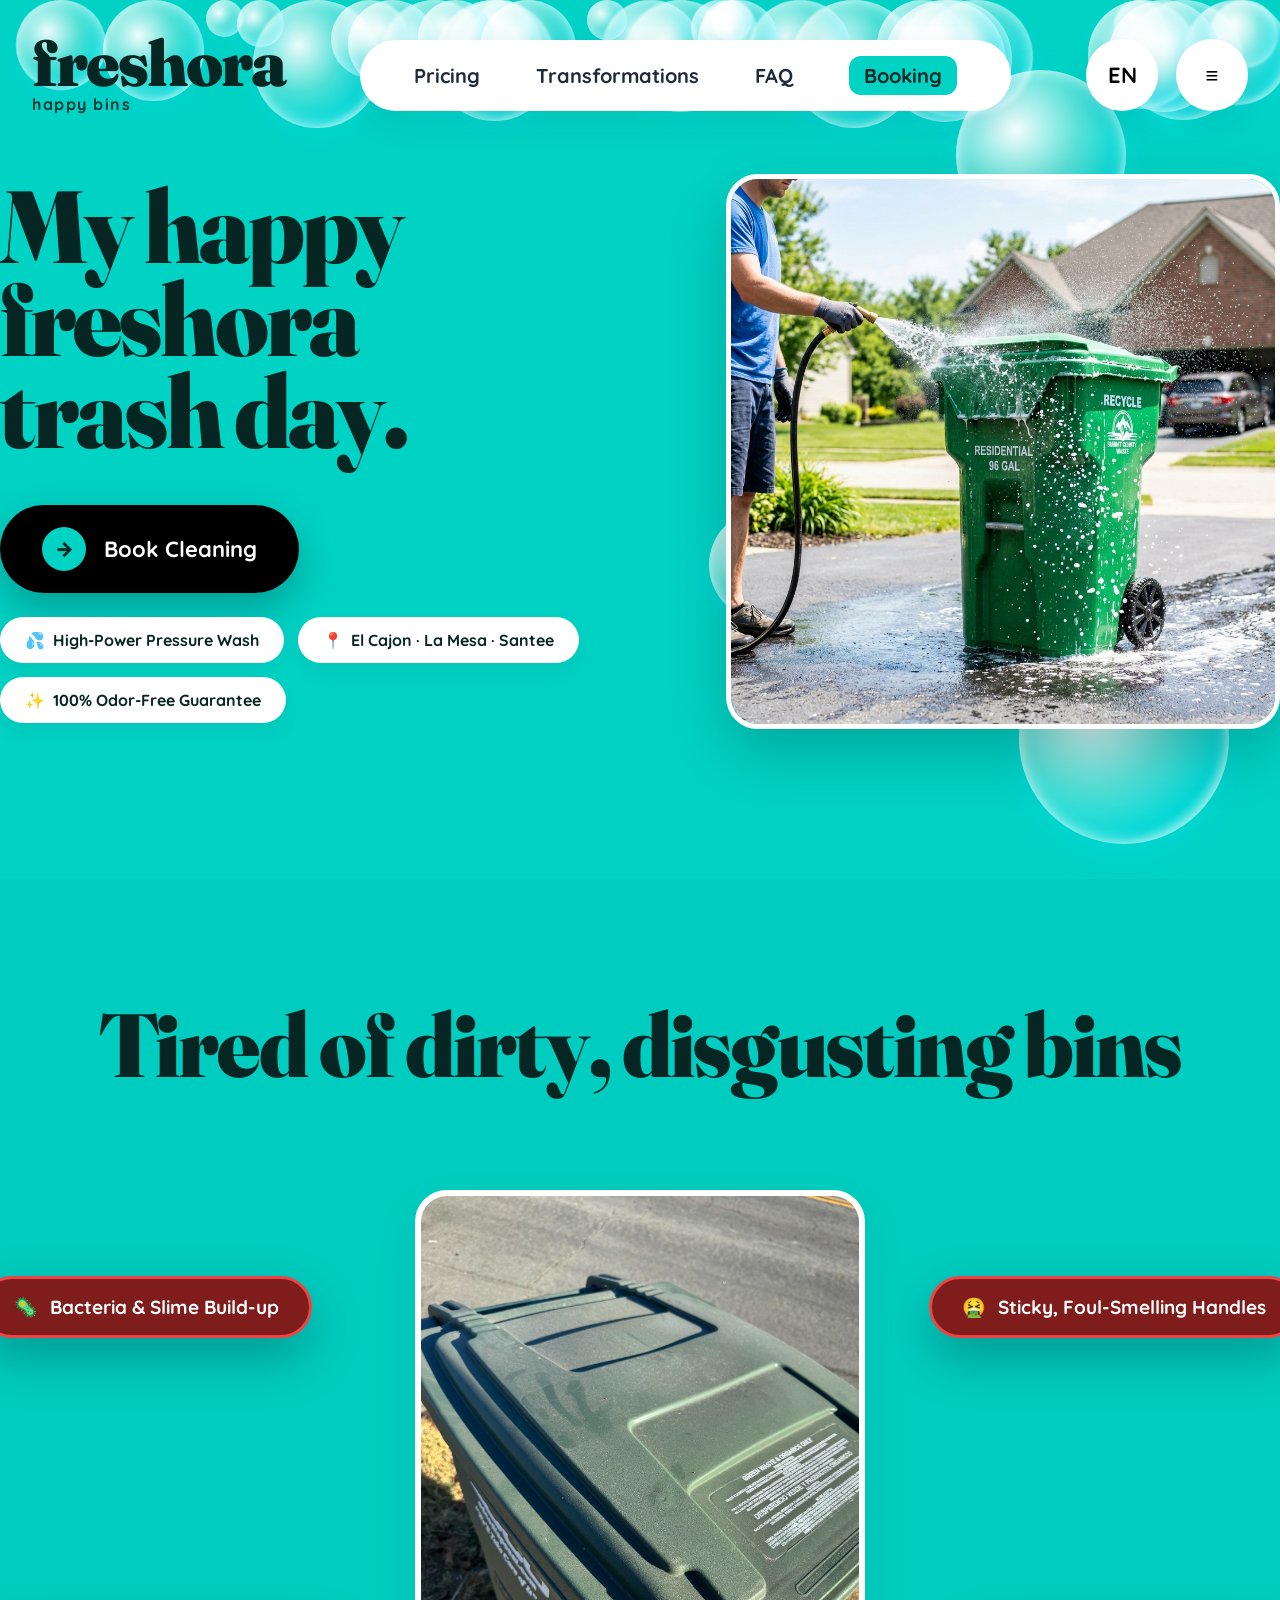
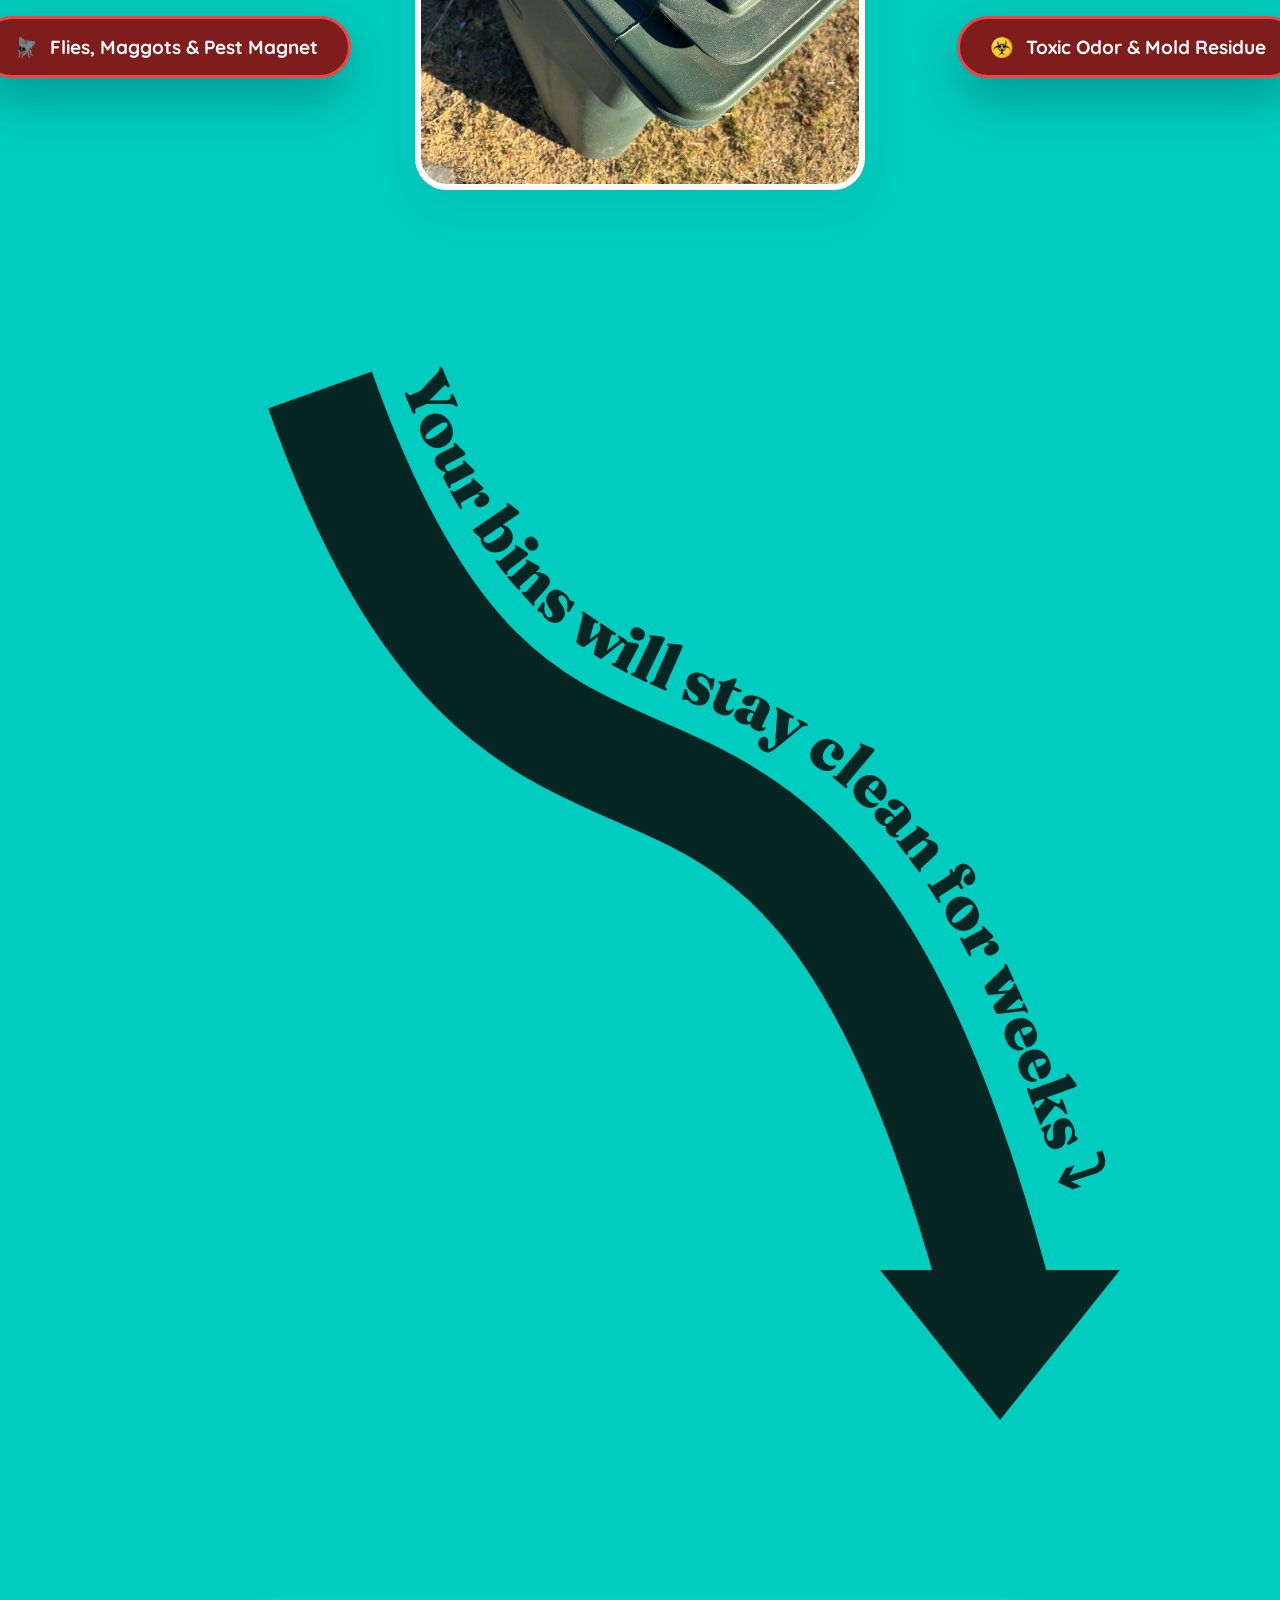
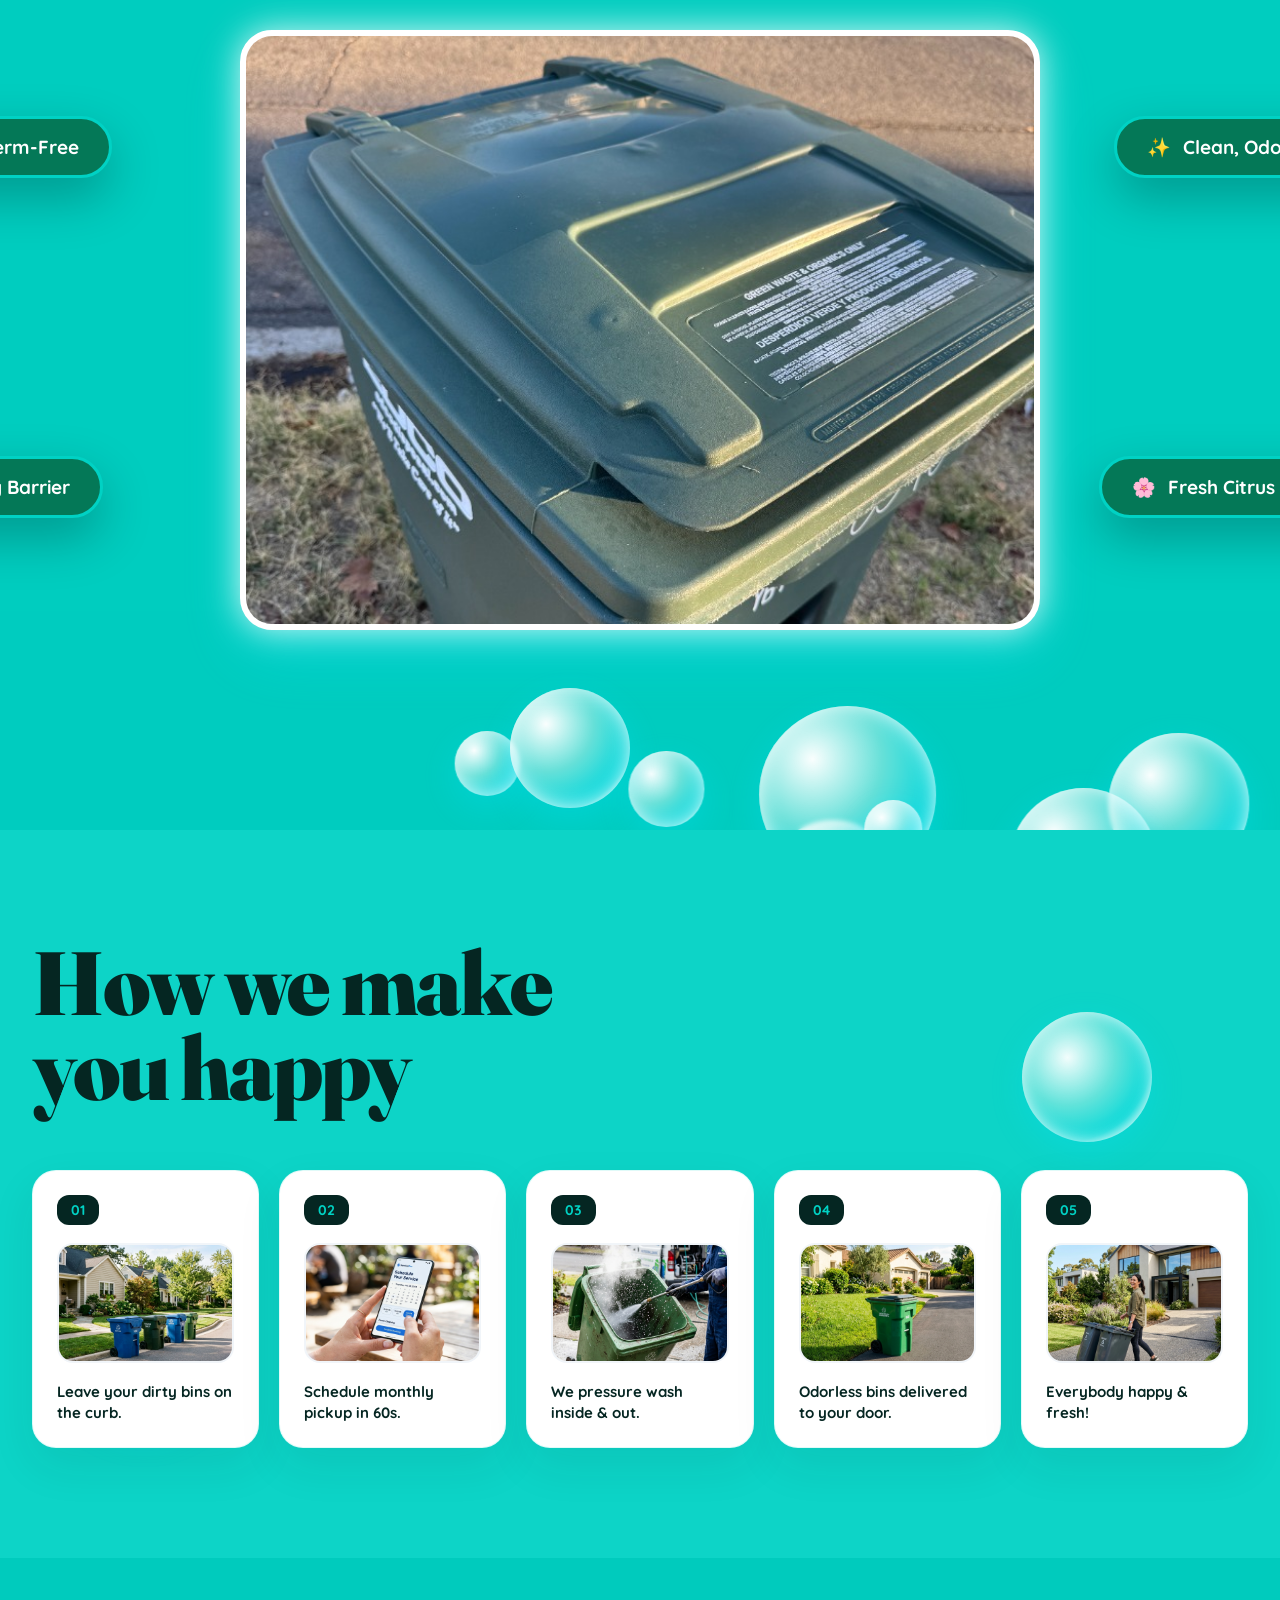
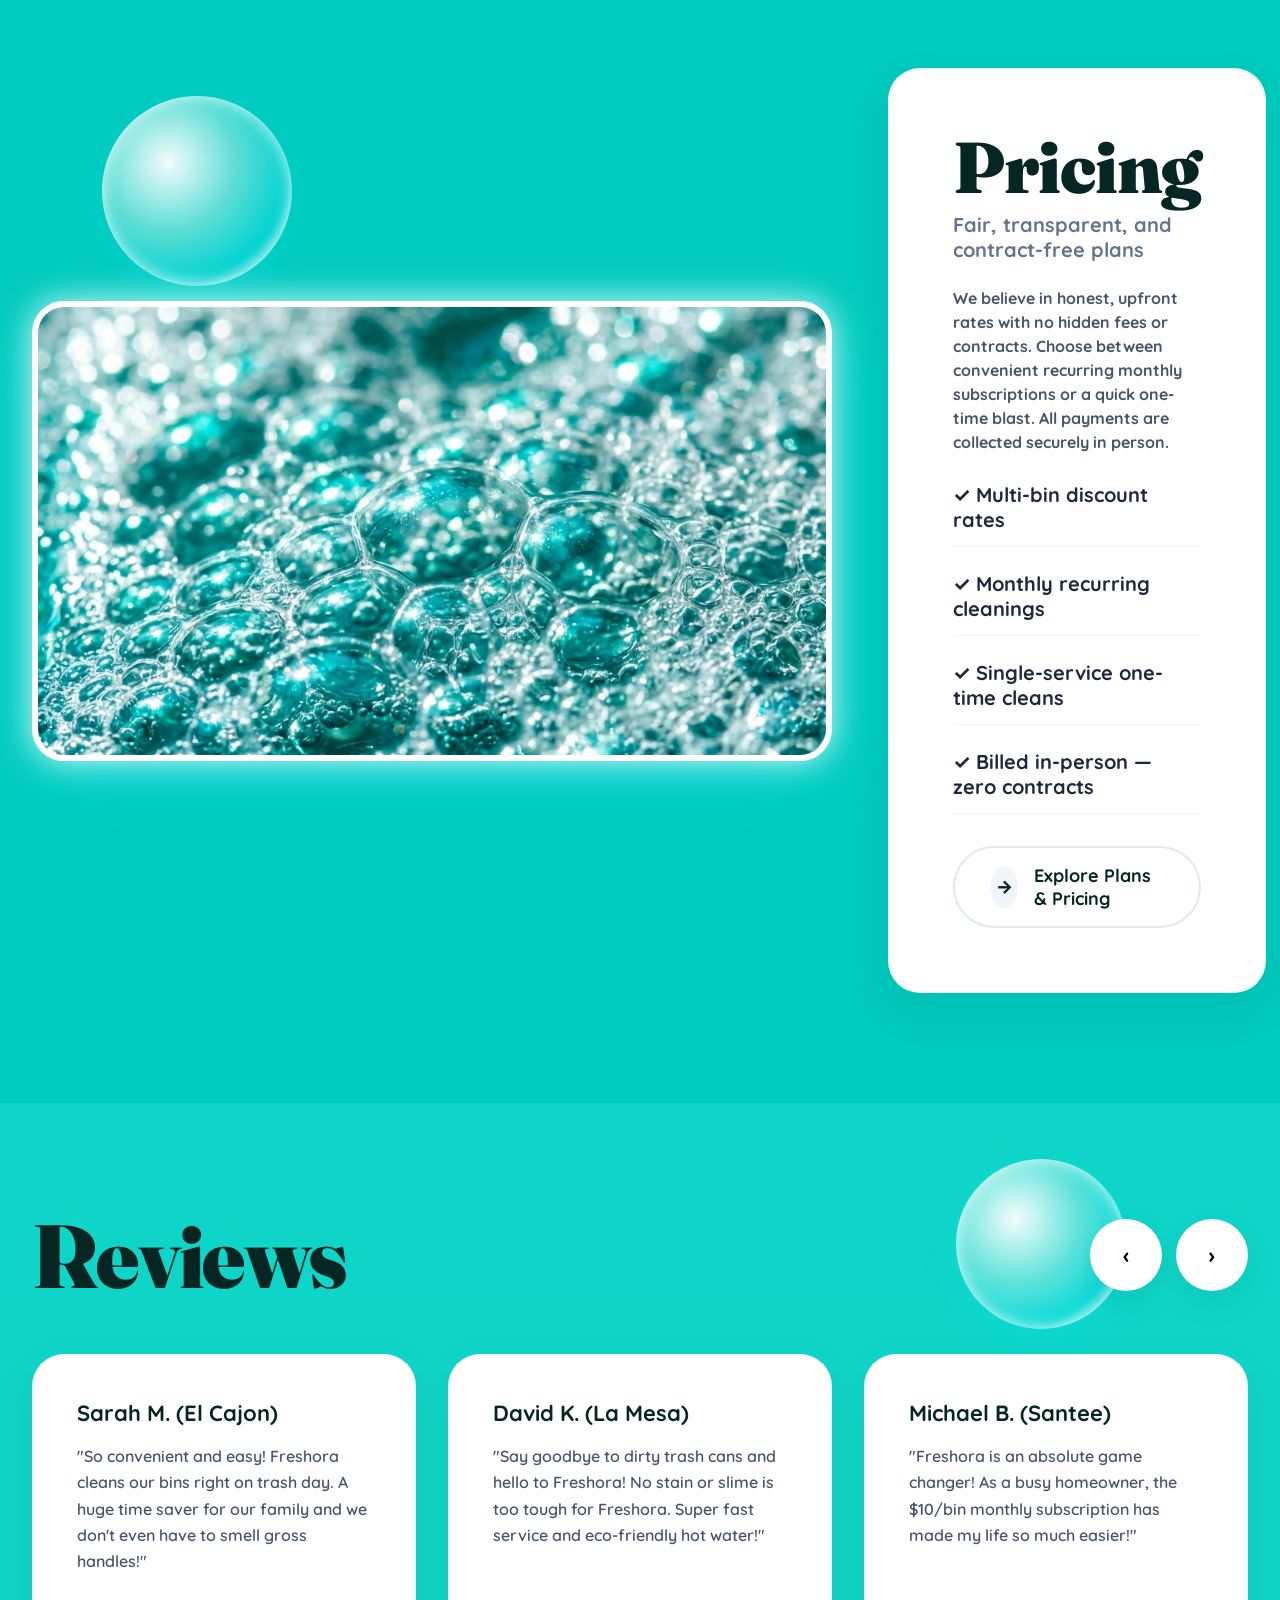
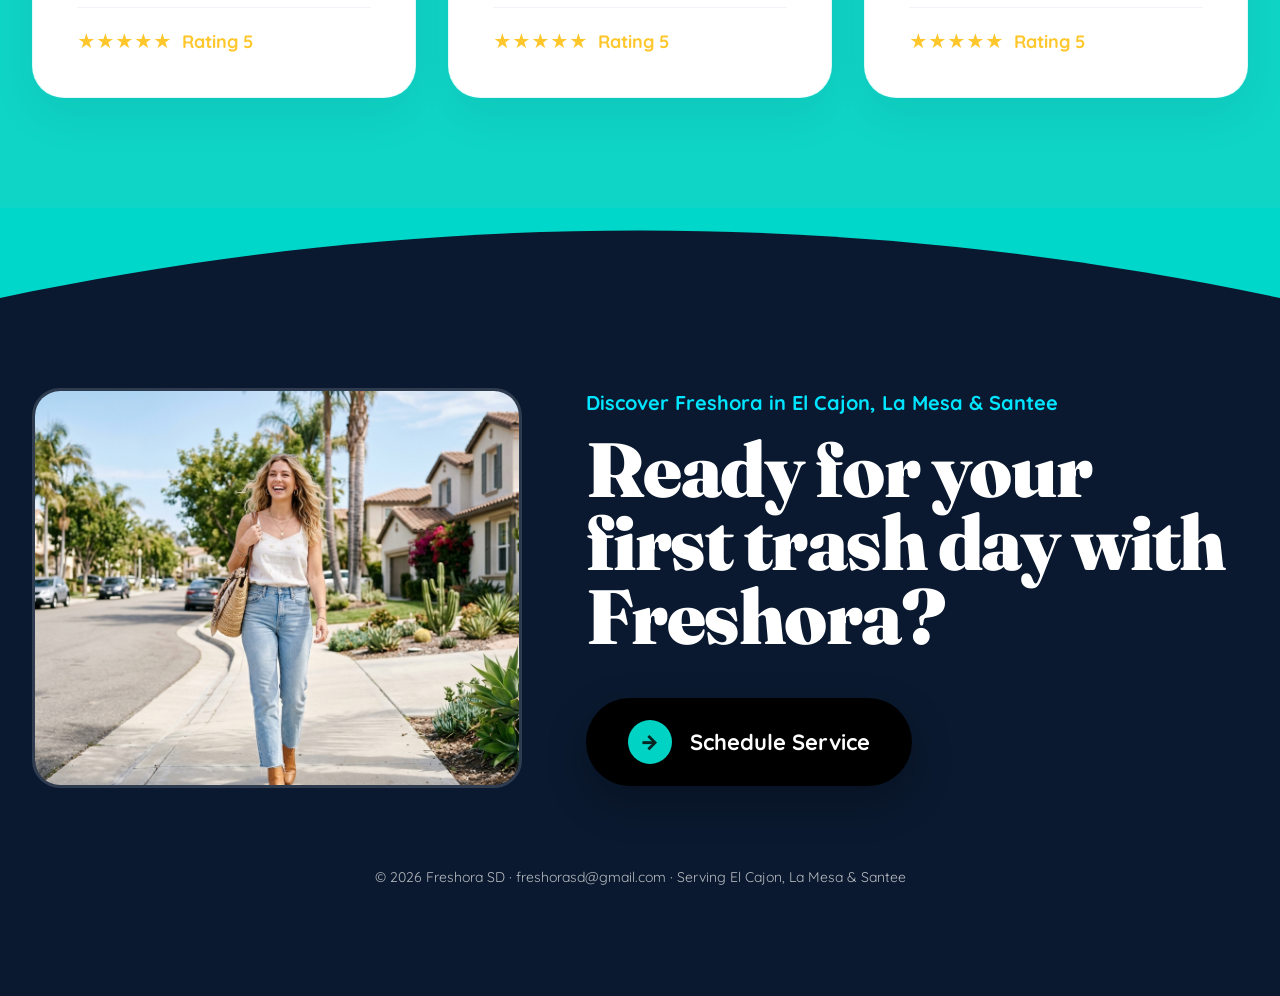
==== commit fa087cbb: "Implement mobile menu, FAQ page, Before & After Transformations page with custom vertical aspect rat" ====
--- a/index.html
+++ b/index.html
@@ -4,7 +4,7 @@
   <meta charset="UTF-8">
   <meta name="viewport" content="width=device-width, initial-scale=1.0">
   <title>Freshora SD — My Happy Freshora Trash Day</title>
-  <meta name="description" content="San Diego East County's premier mobile trash bin cleaning service. Eco-washed, 200° hot water deep cleaning for El Cajon, La Mesa, and Santee.">
+  <meta name="description" content="San Diego East County's premier mobile trash bin cleaning service. Eco-washed pressure wash sanitizing and deodorizing for El Cajon, La Mesa, and Santee.">
   
   <link rel="stylesheet" href="styles/main.css">
   <link rel="stylesheet" href="styles/print.css">
@@ -32,18 +32,13 @@
           <span class="hampy-logo-title">freshora</span>
           <span class="hampy-logo-sub">happy bins</span>
         </a>
-
         <!-- Center Floating White Pill Capsule Menu -->
         <nav class="hampy-nav-capsule">
-          <a class="hampy-nav-link active" data-router="home">How it works</a>
-          <a class="hampy-nav-link" href="pricing.html">Pricing</a>
-          <a class="hampy-nav-link" data-router="b2b">B2B</a>
-          <a class="hampy-nav-link" data-router="faq">FAQ</a>
-          <a class="hampy-nav-link" data-router="brand-kit" style="color: var(--brand-teal-dark); margin-right: 8px;">Print Kit</a>
+          <a class="hampy-nav-link" href="pricing.html" style="margin-right: 8px;">Pricing</a>
+          <a class="hampy-nav-link" href="transformations.html" style="margin-right: 8px;">Transformations</a>
+          <a class="hampy-nav-link" href="faq.html" style="margin-right: 8px;">FAQ</a>
           <a class="hampy-nav-link" href="booking.html" style="background: var(--brand-mint); color: var(--brand-teal-dark); border-radius: 12px; padding: 6px 14px; font-weight: 800; border: 1.5px solid rgba(0, 210, 196, 0.2);">Booking</a>
-        </nav>
-
-        <!-- Right Circle Buttons -->
+        </nav>        <!-- Right Circle Buttons -->
         <div class="hampy-header-right">
           <button class="hampy-circle-btn">EN</button>
           <a href="booking.html" class="hampy-circle-btn" style="text-decoration: none; display: flex; align-items: center; justify-content: center;">≡</a>
@@ -70,7 +65,7 @@
 
             <div class="hampy-trust-pills">
               <div class="hampy-trust-pill">
-                <span>🔥</span> 200° Hot Water Wash
+                <span>💦</span> High-Power Pressure Wash
               </div>
               <div class="hampy-trust-pill">
                 <span>📍</span> El Cajon · La Mesa · Santee
@@ -113,7 +108,7 @@
             <div class="hampy-card-ripple ripple-2"></div>
             <div class="hampy-card-ripple ripple-3"></div>
 
-            <img src="assets/intro-rig.png" alt="Dirty Disgusting Trash Bin">
+            <img src="assets/results-1-before.jpg" alt="Dirty Disgusting Trash Bin">
 
             <!-- Floating 4 Callout Badges -->
             <div class="pointer-badge dirty-callout c-top-left">
@@ -162,11 +157,11 @@
             <div class="hampy-card-ripple ripple-2"></div>
             <div class="hampy-card-ripple ripple-3"></div>
 
-            <img src="assets/intro-clean.png" alt="Spotless Clean Trash Bin">
+            <img src="assets/results-1-after.jpg" alt="Spotless Clean Trash Bin">
 
             <!-- Floating 4 Callout Badges -->
             <div class="pointer-badge clean-callout c-top-left">
-              <span>🔥</span> 200° Sanitized & Germ-Free
+              <span>✨</span> Sanitized & Germ-Free
             </div>
             <div class="pointer-badge clean-callout c-bot-left">
               <span>🛡️</span> Eco Pest & Fly Barrier
@@ -216,9 +211,9 @@
         <div class="hampy-step-grid-card">
           <div class="hampy-step-badge">03</div>
           <div class="hampy-step-thumb-box">
-            <img src="assets/step3.png" alt="Step 3: 200 Degree Hot Wash">
-          </div>
-          <p class="hampy-step-desc">We deep clean with 200° hot water.</p>
+            <img src="assets/step3.png" alt="Step 3: High-Power Pressure Wash">
+          </div>
+          <p class="hampy-step-desc">We pressure wash inside & out.</p>
         </div>
 
         <!-- Step 4 -->
@@ -256,34 +251,30 @@
 
         <div class="hampy-white-card">
           <h2 class="hampy-card-title">Pricing</h2>
-          <p class="hampy-card-sub">Trash bin cleaning (per bin)</p>
-
-          <ul class="hampy-price-rows">
+          <p class="hampy-card-sub" style="margin-bottom: 24px;">Fair, transparent, and contract-free plans</p>
+
+          <p style="font-size: 16px; font-weight: 700; color: #475569; line-height: 1.5; margin-bottom: 28px;">
+            We believe in honest, upfront rates with no hidden fees or contracts. Choose between convenient recurring monthly subscriptions or a quick one-time blast. All payments are collected securely in person.
+          </p>
+
+          <ul class="hampy-price-rows" style="margin-bottom: 32px;">
             <li class="hampy-price-row">
-              <span>✓ 1 Bin (6 Months Upfront)</span>
-              <strong>$60 upfront</strong>
+              <span>✓ Multi-bin discount rates</span>
             </li>
             <li class="hampy-price-row">
-              <span>✓ 2 Bins (6 Months Upfront)</span>
-              <strong>$120 upfront</strong>
+              <span>✓ Monthly recurring cleanings</span>
             </li>
             <li class="hampy-price-row">
-              <span>✓ 3+ Bins (6 Months Upfront)</span>
-              <strong>$180 upfront</strong>
+              <span>✓ Single-service one-time cleans</span>
+            </li>
+            <li class="hampy-price-row">
+              <span>✓ Billed in-person — zero contracts</span>
             </li>
           </ul>
 
-          <div style="font-size: 13px; font-weight: 800; color: #E11D48; margin-top: -20px; margin-bottom: 24px; letter-spacing: 0.5px;">
-            ★ IN-PERSON PAYMENT · NO REFUNDS
-          </div>
-
-          <div style="font-size: 16px; color: #475569; margin-bottom: 32px; font-weight: 700;">
-            One-time cleaning (per item available from) <strong>$20.00</strong>
-          </div>
-
           <a href="pricing.html" class="hampy-pill-btn">
             <div class="hampy-arrow-circle">→</div>
-            <span>Read more</span>
+            <span>Explore Plans & Pricing</span>
           </a>
         </div>
       </div>
--- a/styles/main.css
+++ b/styles/main.css
@@ -452,6 +452,17 @@
   border-radius: calc(var(--radius-card) - 6px);
 }
 
+.hampy-dirty-card {
+  width: 450px !important;
+  height: 600px !important;
+  aspect-ratio: 3/4 !important;
+}
+
+.hampy-dirty-card img {
+  object-fit: cover !important;
+  object-position: center center !important;
+}
+
 .hampy-pricing-img {
   object-fit: cover !important;
 }
@@ -1034,15 +1045,56 @@
 
 @media (max-width: 1100px) {
   .hampy-nav-capsule { display: none; }
-  .hampy-hero { grid-template-columns: 1fr; }
+  .hampy-hero { grid-template-columns: 1fr; gap: 32px; text-align: center; }
+  .hampy-hero-cta { margin: 0 auto; }
+  .hampy-hero-photo-box { display: none !important; }
   .hampy-sweeping-arrow-box { display: none; }
-  .hampy-pricing-grid { grid-template-columns: 1fr; }
+  .hampy-pricing-grid { grid-template-columns: 1fr; gap: 32px; }
   .hampy-reviews-grid { grid-template-columns: 1fr; }
   .hampy-banner-grid { grid-template-columns: 1fr; }
   .hampy-steps-grid { grid-template-columns: 1fr; gap: 24px; }
   .hampy-step-grid-card { width: 100%; align-items: center; text-align: center; }
-  .pointer-badge { position: static; margin: 8px 0; }
-  .hampy-media-card { width: 100% !important; height: 380px !important; }
+  .hampy-step-thumb-box { display: none !important; }
+  
+  /* Centered Card & Pointer Badges Layout on Mobile */
+  .hampy-centered-card-wrapper {
+    flex-direction: column !important;
+    align-items: center !important;
+    padding: 20px 0 !important;
+  }
+  .hampy-media-card {
+    width: 100% !important;
+    max-width: 500px;
+    height: auto !important;
+    aspect-ratio: 4/3;
+    overflow: hidden !important;
+    border: 4px solid var(--color-white);
+  }
+  .hampy-dirty-card {
+    aspect-ratio: 3/4 !important;
+  }
+  .hampy-pointer-overlay {
+    display: none !important;
+  }
+  .pointer-badge {
+    position: relative !important;
+    top: auto !important;
+    left: auto !important;
+    right: auto !important;
+    bottom: auto !important;
+    transform: none !important;
+    margin: 10px 0 !important;
+    width: 100% !important;
+    max-width: 500px;
+    box-sizing: border-box;
+    justify-content: center;
+    opacity: 1 !important;
+    animation: none !important;
+  }
+  .hampy-centered-card-wrapper:not(.visible) .pointer-badge {
+    transform: none !important;
+  }
+  
   .hampy-plans-grid { grid-template-columns: 1fr !important; gap: 24px !important; }
 }
 
@@ -1233,4 +1285,194 @@
   line-height: 1.4;
 }
 
-
+/* ==========================================================================
+   RESPONSIVE LAYOUT HELPER CLASSES
+   ========================================================================== */
+.hampy-form-grid {
+  display: grid;
+  grid-template-columns: 1fr 1fr;
+  gap: 20px;
+  margin-bottom: 20px;
+}
+.hampy-form-grid-3 {
+  display: grid;
+  grid-template-columns: 2fr 1fr;
+  gap: 20px;
+}
+.hampy-plan-selection-row {
+  display: flex;
+  gap: 16px;
+  margin-bottom: 24px;
+}
+.calc-freq-row {
+  display: flex;
+  justify-content: center;
+  gap: 12px;
+  margin-bottom: 48px;
+}
+.faq-grid-row {
+  display: grid;
+  grid-template-columns: 1fr 1fr;
+  gap: 40px;
+  max-width: 1000px;
+  margin: 0 auto;
+  text-align: left;
+}
+.print-kit-grid {
+  display: grid;
+  grid-template-columns: 1fr 1fr;
+  gap: 24px;
+}
+
+/* Mobile Toggles & Menu Overlays */
+.mobile-menu-overlay {
+  position: fixed;
+  top: 0;
+  right: 0;
+  width: 100%;
+  height: 100%;
+  background: rgba(10, 25, 47, 0.98);
+  backdrop-filter: blur(16px);
+  -webkit-backdrop-filter: blur(16px);
+  z-index: 9999;
+  display: flex;
+  align-items: center;
+  justify-content: center;
+  opacity: 0;
+  pointer-events: none;
+  transition: all 0.35s cubic-bezier(0.4, 0, 0.2, 1);
+}
+.mobile-menu-overlay.active {
+  opacity: 1;
+  pointer-events: auto;
+}
+.mobile-menu-links {
+  display: flex;
+  flex-direction: column;
+  align-items: center;
+  gap: 28px;
+  text-align: center;
+}
+.mobile-menu-links a {
+  font-family: var(--font-serif);
+  font-size: 38px;
+  color: #FFFFFF;
+  text-decoration: none;
+  font-weight: 900;
+  transition: var(--transition);
+}
+.mobile-menu-links a:hover {
+  color: var(--brand-mint);
+}
+.mobile-menu-close {
+  position: absolute;
+  top: 32px;
+  right: 32px;
+  background: none;
+  border: none;
+  color: #FFFFFF;
+  font-size: 36px;
+  cursor: pointer;
+  outline: none;
+}
+
+/* Specific queries for tablet & mobile styling */
+@media (max-width: 992px) {
+  .hampy-booking-grid {
+    grid-template-columns: 1fr !important;
+    gap: 32px !important;
+  }
+  .booking-summary-card {
+    position: static !important;
+    margin-top: 24px !important;
+    padding: 28px !important;
+  }
+}
+
+@media (max-width: 768px) {
+  .container {
+    padding: 0 20px !important;
+  }
+  .hampy-header-inner {
+    padding: 0 10px !important;
+  }
+  .hampy-logo-title {
+    font-size: 38px !important;
+    letter-spacing: -1px !important;
+  }
+  .hampy-logo-sub {
+    font-size: 11px !important;
+    letter-spacing: 1px !important;
+  }
+  .hampy-circle-btn {
+    width: 52px !important;
+    height: 52px !important;
+    font-size: 14px !important;
+  }
+  .hampy-hero-title {
+    font-size: clamp(38px, 11vw, 56px) !important;
+    letter-spacing: -1.5px !important;
+    margin-bottom: 24px !important;
+  }
+  .hampy-hero-cta {
+    font-size: 18px !important;
+    padding: 16px 32px !important;
+    width: 100% !important;
+    justify-content: center !important;
+  }
+  .hampy-trust-pills {
+    justify-content: center !important;
+  }
+  .hampy-trust-pill {
+    font-size: 14px !important;
+    padding: 10px 18px !important;
+    width: 100% !important;
+    justify-content: center !important;
+  }
+  .hampy-hero-photo-box {
+    max-height: 280px !important;
+  }
+  .hampy-white-card {
+    padding: 24px !important;
+  }
+  .hampy-section-title {
+    font-size: clamp(36px, 9vw, 52px) !important;
+    margin-bottom: 36px !important;
+    letter-spacing: -1px !important;
+  }
+  
+  /* Form components wrapping */
+  .hampy-form-grid,
+  .hampy-form-grid-3,
+  .faq-grid-row,
+  .print-kit-grid {
+    grid-template-columns: 1fr !important;
+    gap: 16px !important;
+    margin-bottom: 16px !important;
+  }
+  .hampy-plan-selection-row,
+  .calc-freq-row {
+    flex-direction: column !important;
+    align-items: stretch !important;
+    gap: 12px !important;
+  }
+  .calc-freq-option {
+    width: 100% !important;
+    text-align: center !important;
+    padding: 14px 20px !important;
+  }
+  
+  /* Accordion overrides */
+  .faq-trigger {
+    padding: 18px 20px !important;
+  }
+  .faq-question {
+    font-size: 16px !important;
+  }
+  .faq-content-inner {
+    padding: 0 20px 20px !important;
+    font-size: 14px !important;
+  }
+}
+
+
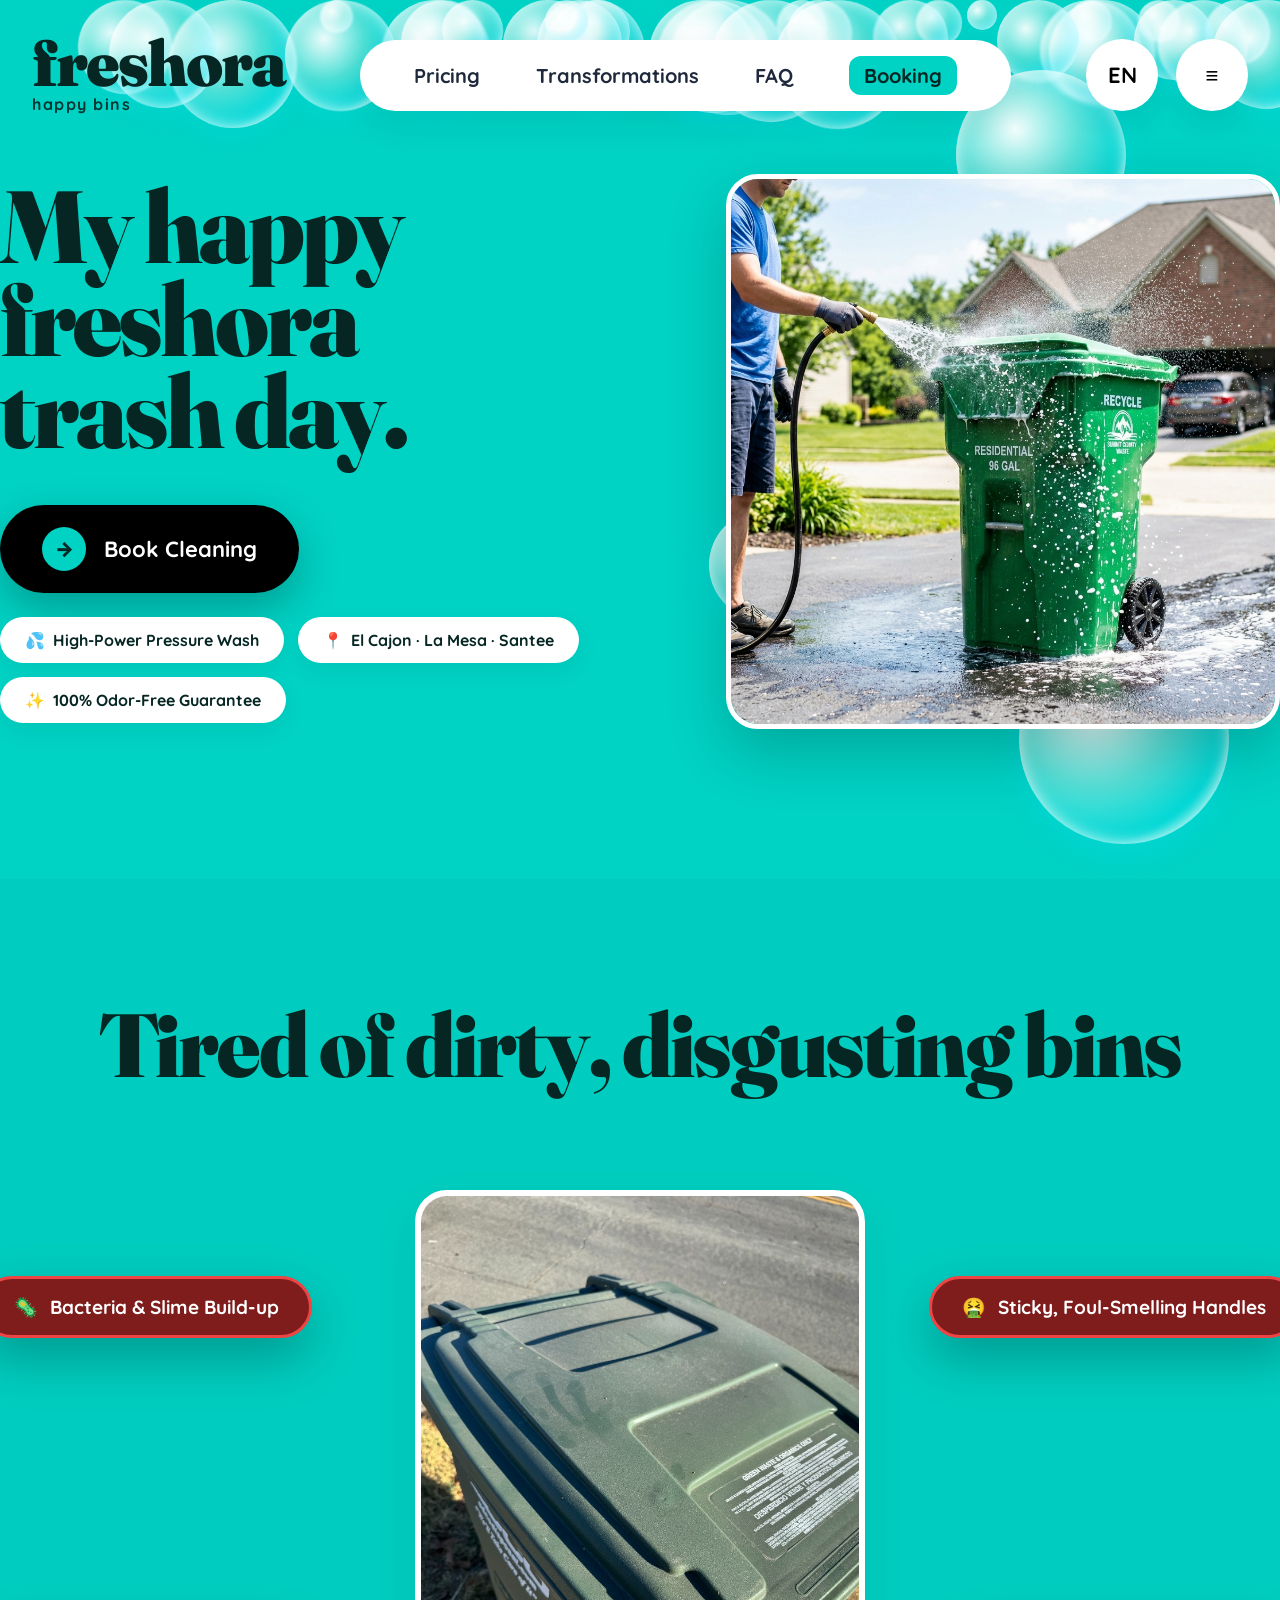
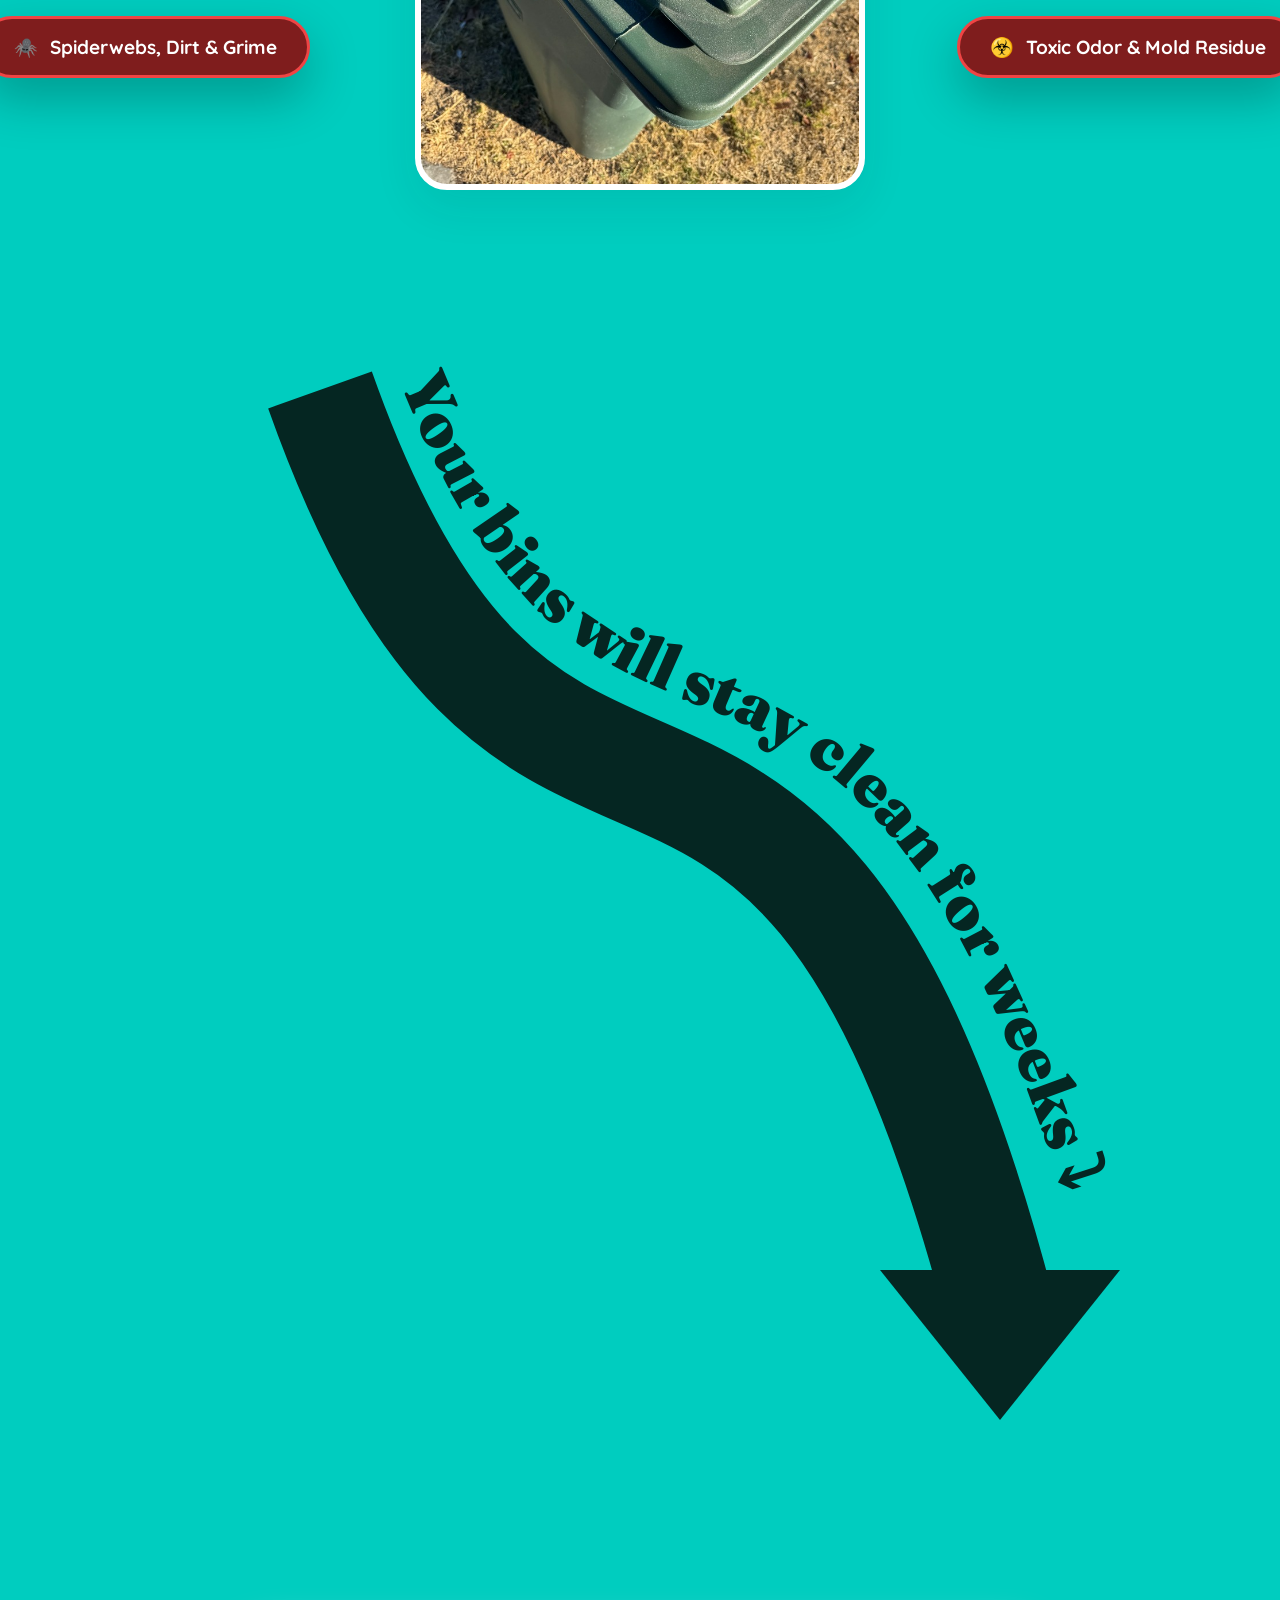
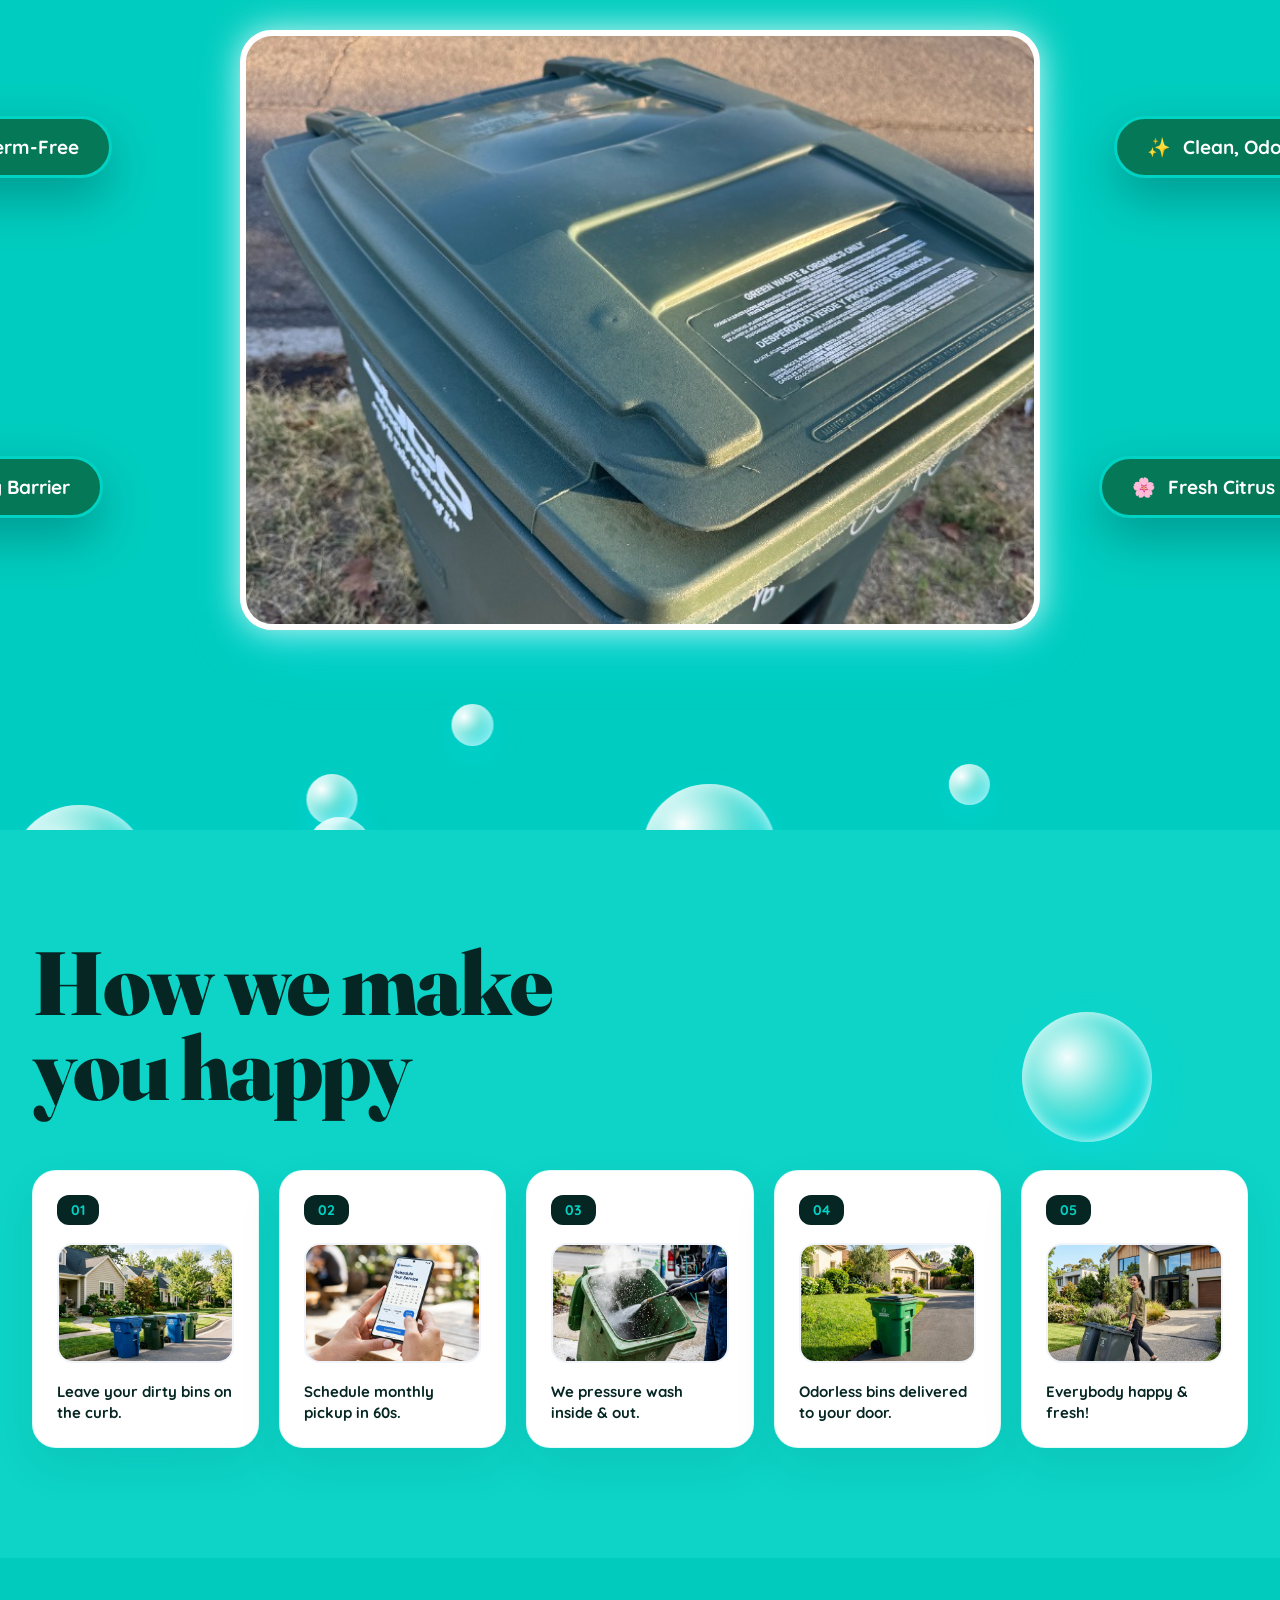
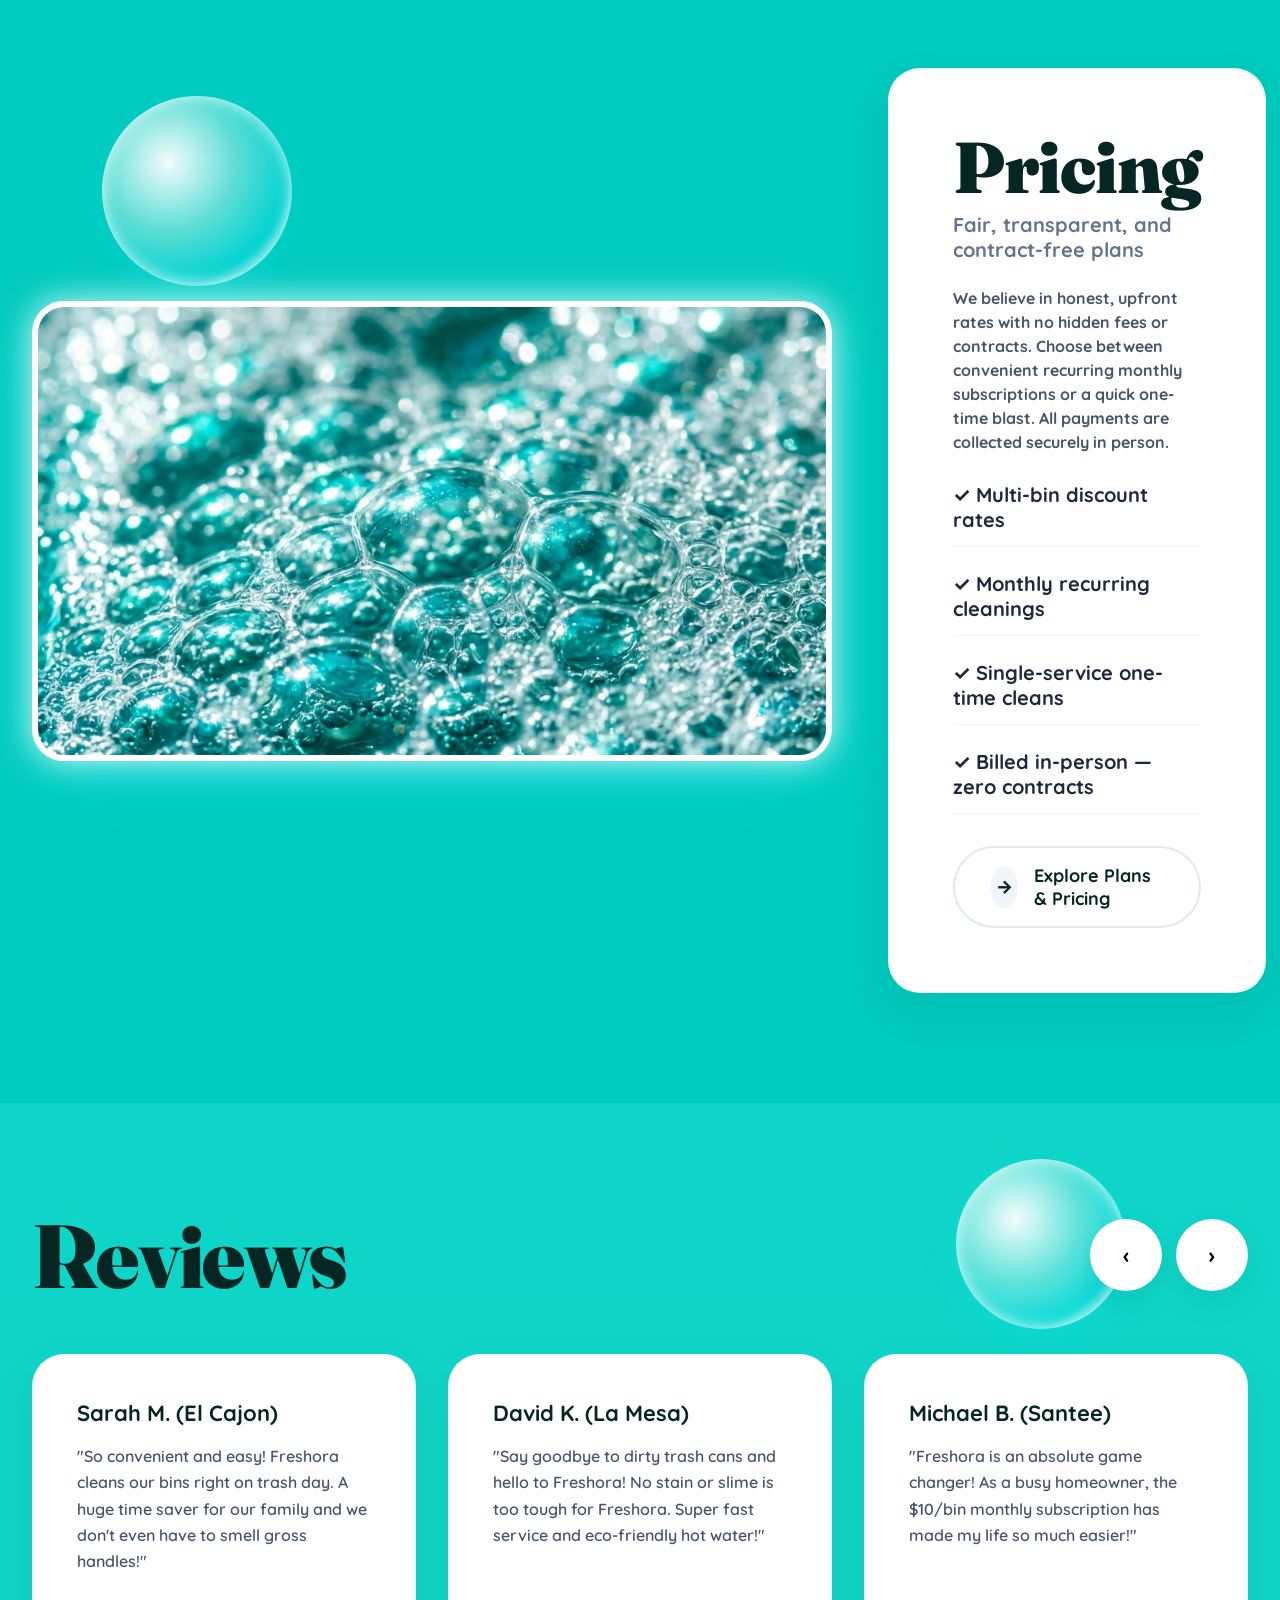
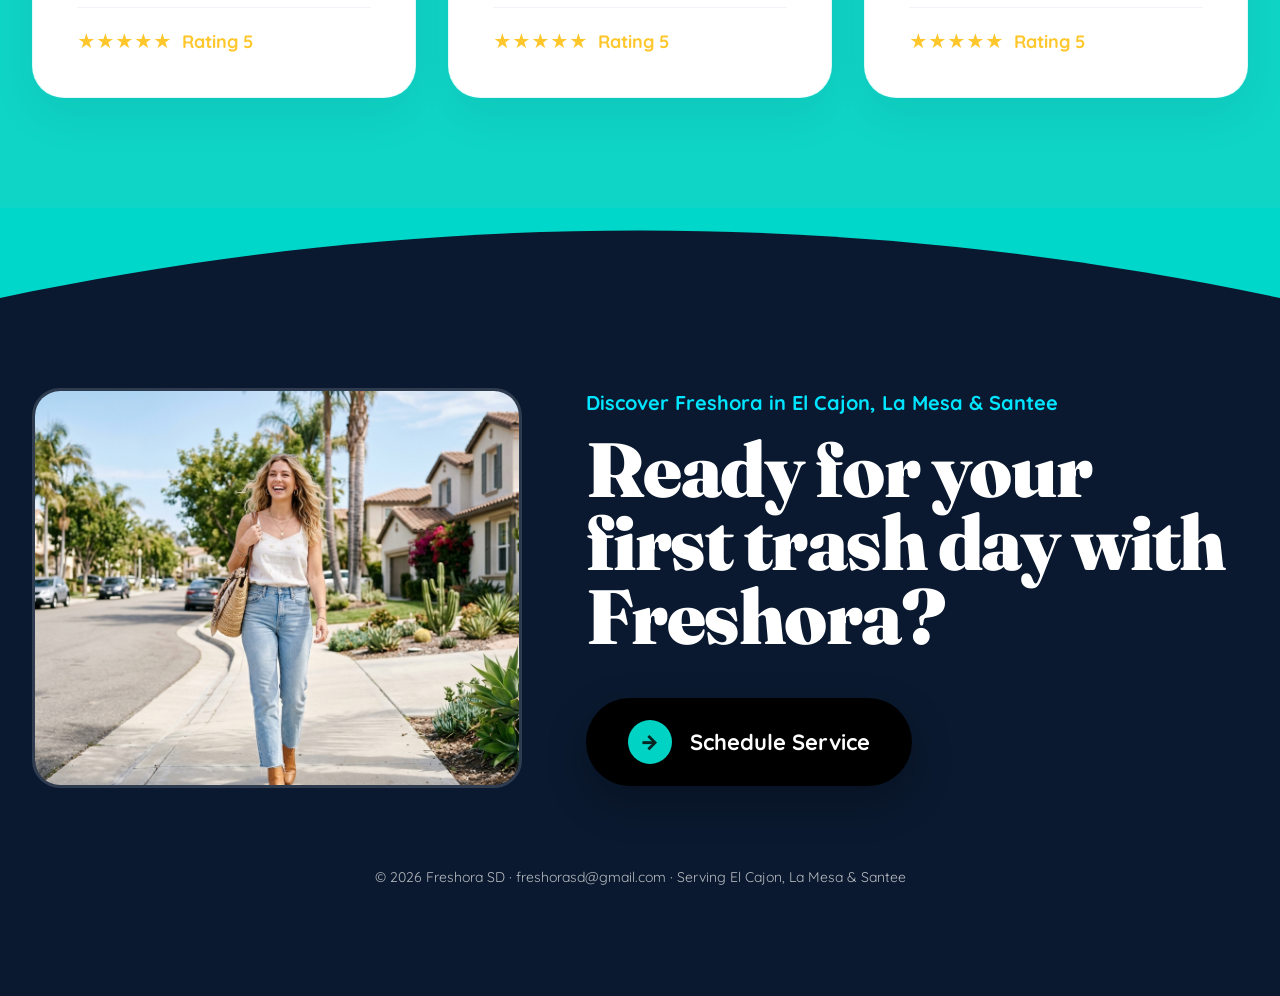
==== commit 8d3e6aae: "Replace flies/maggots badge and print feature with spiderwebs, dirt & grime value proposition" ====
--- a/index.html
+++ b/index.html
@@ -115,7 +115,7 @@
               <span>🦠</span> Bacteria & Slime Build-up
             </div>
             <div class="pointer-badge dirty-callout c-bot-left">
-              <span>🪰</span> Flies, Maggots & Pest Magnet
+              <span>🕷️</span> Spiderwebs, Dirt & Grime
             </div>
 
             <div class="pointer-badge dirty-callout c-top-right">
